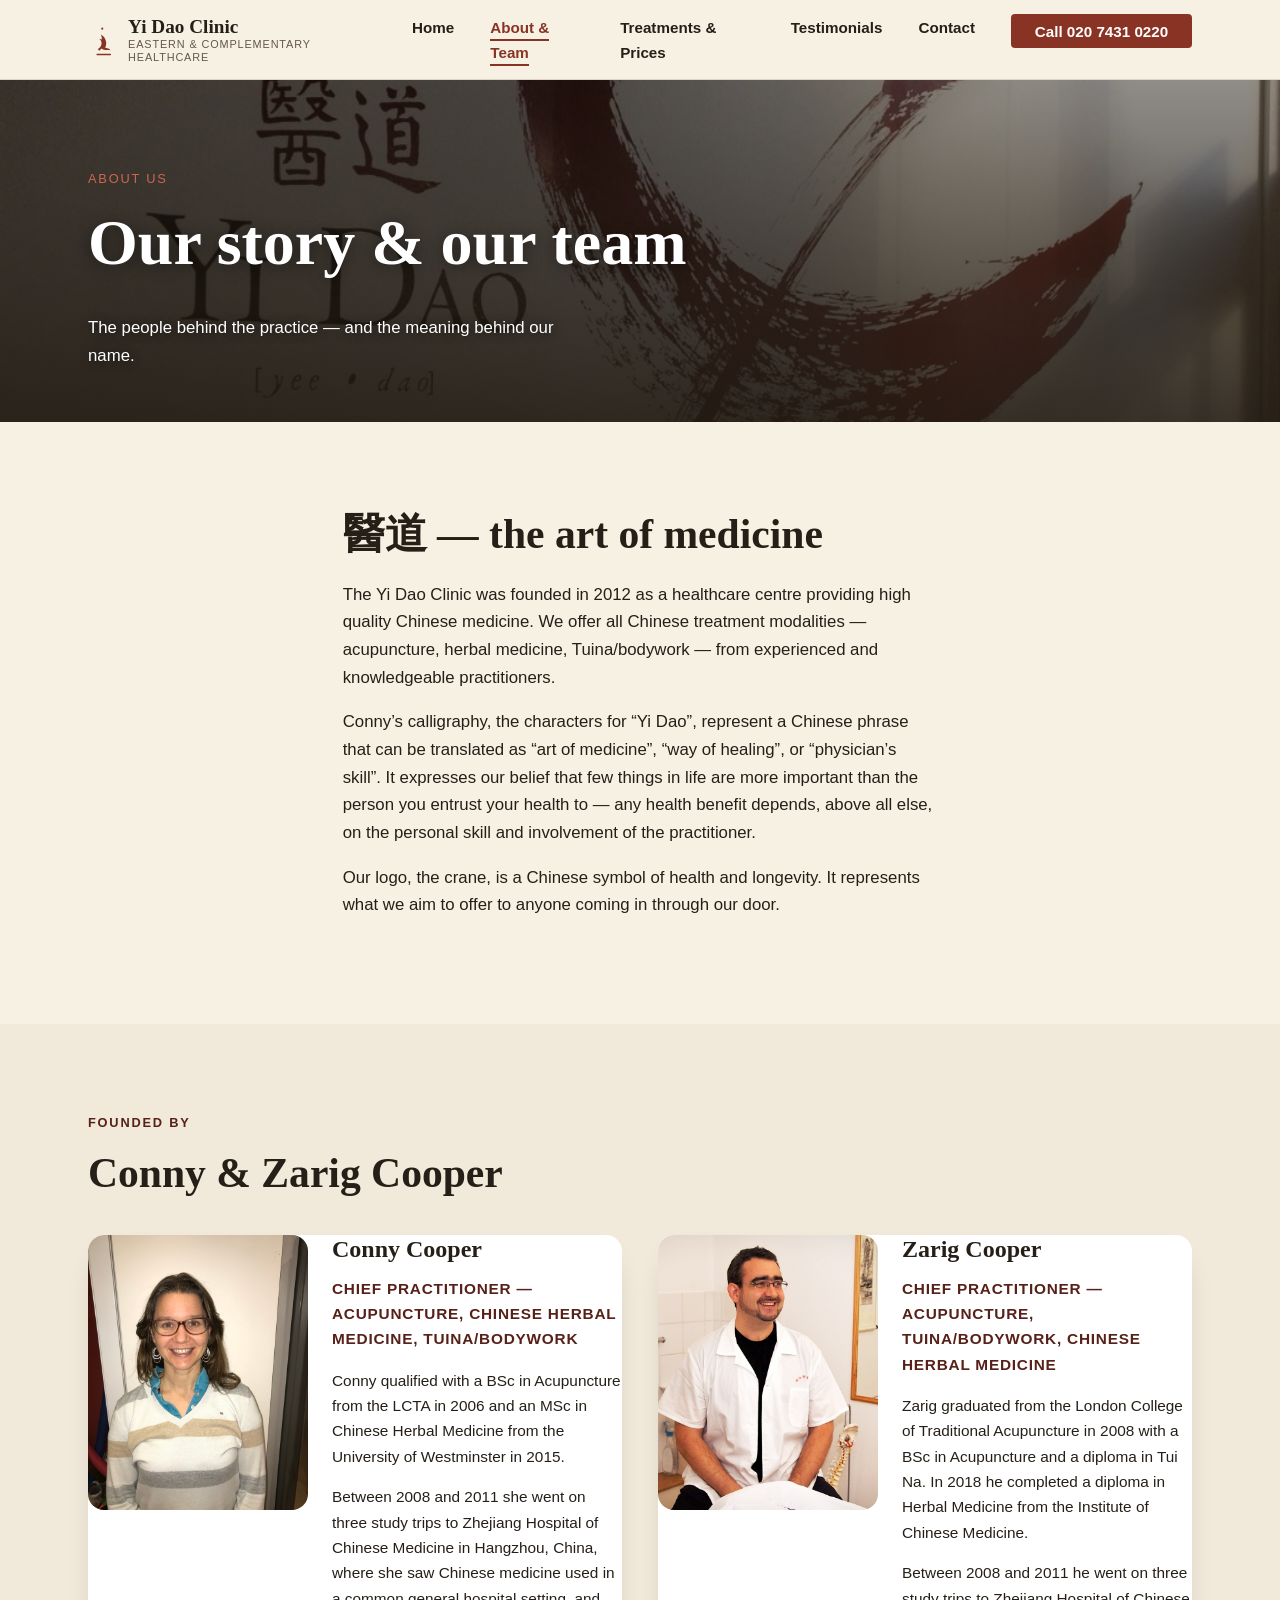
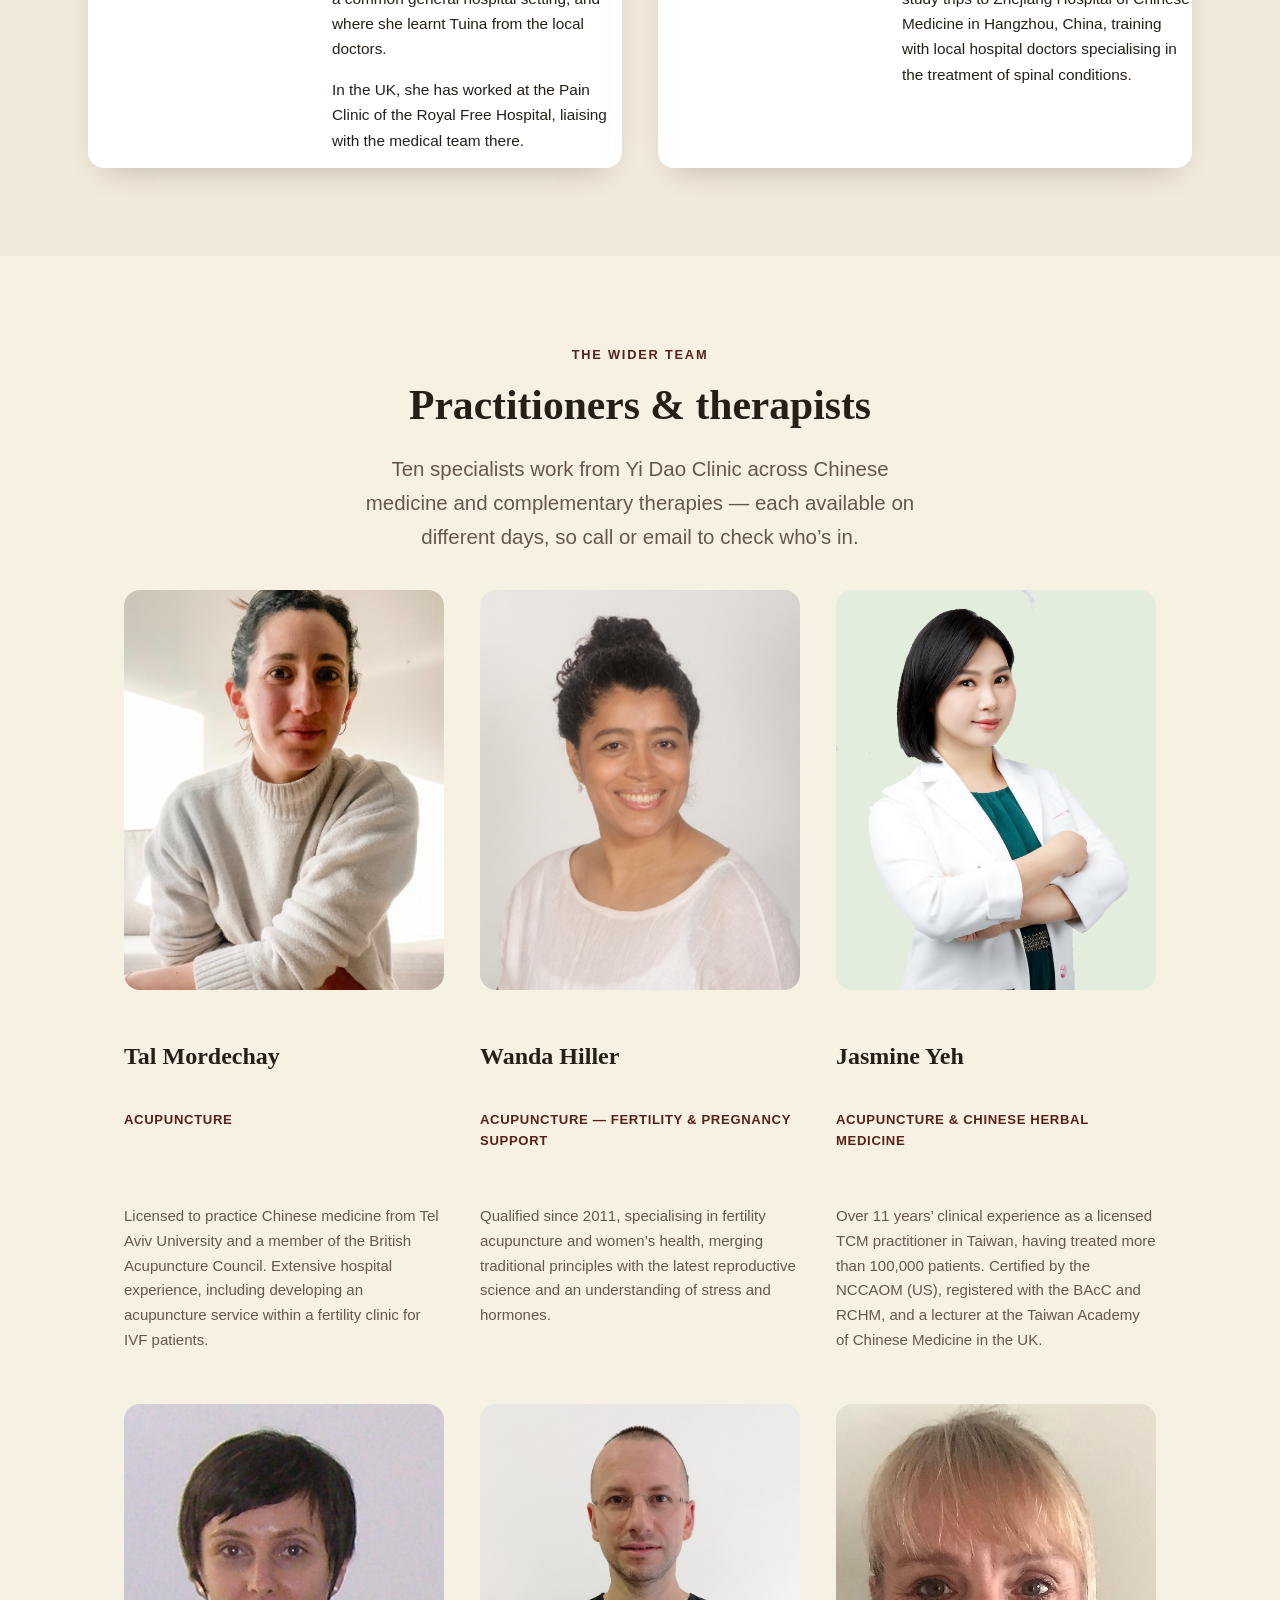
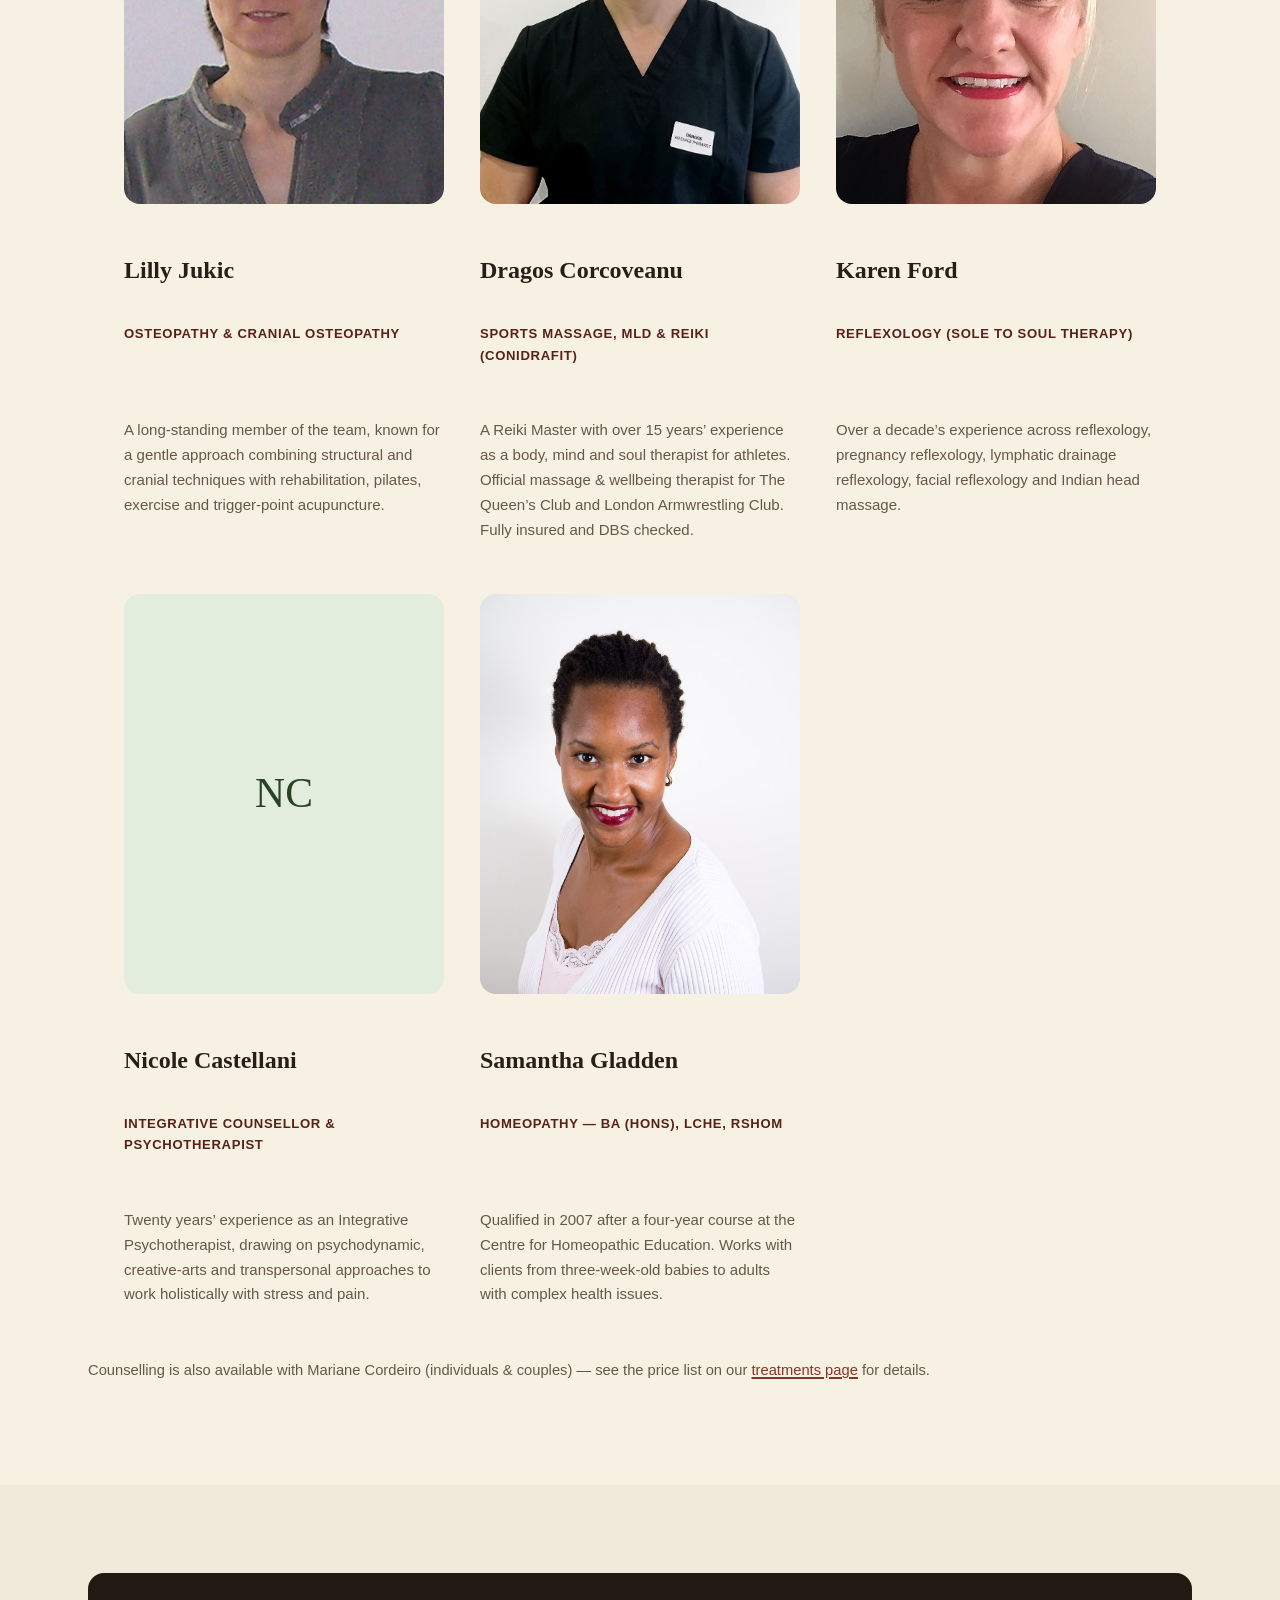
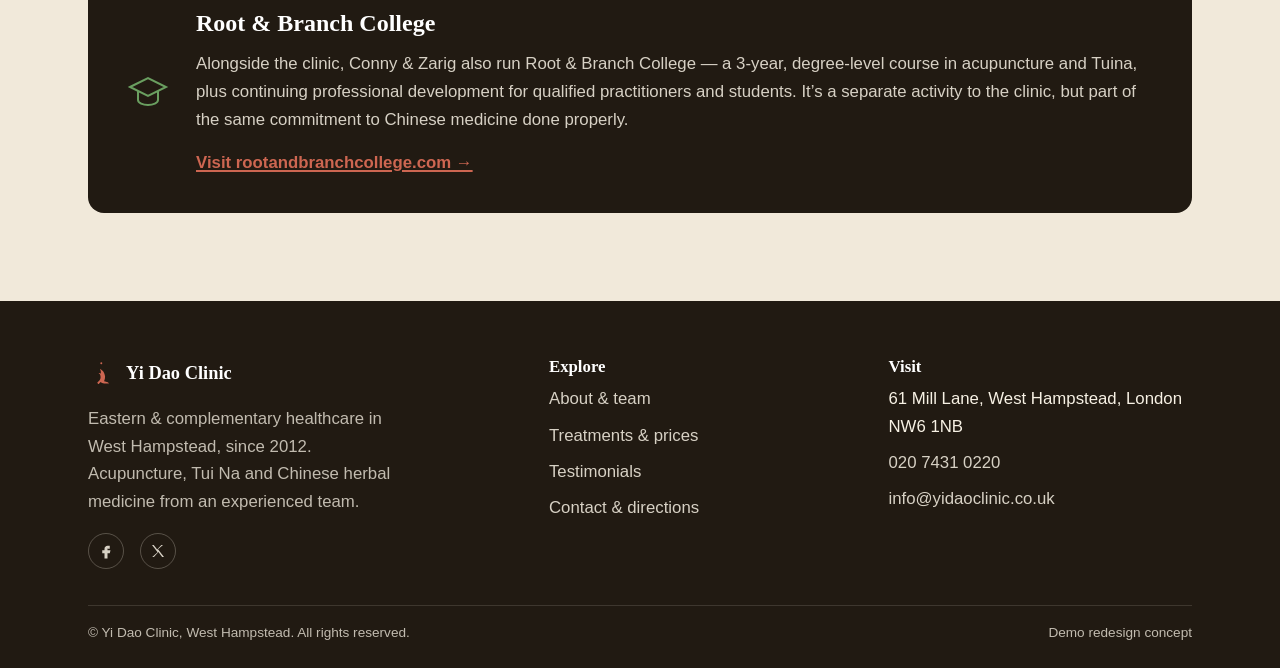
==== about.html @ 1594c981 "Initial build: Yi Dao Clinic demo redesign Fully custom static site (plain HTML/CSS/JS, no framework" ====
<!DOCTYPE html>
<html lang="en" class="no-js">
<head>
<meta charset="UTF-8">
<meta name="viewport" content="width=device-width, initial-scale=1">
<title>About &amp; Team | Yi Dao Clinic, West Hampstead NW6</title>
<meta name="description" content="Meet the founders and full team at Yi Dao Clinic: Conny &amp; Zarig Cooper plus practitioners in acupuncture, osteopathy, massage, reflexology, homeopathy and counselling.">
<meta name="theme-color" content="#211A12">
<link rel="icon" type="image/svg+xml" href="assets/img/favicon.svg">
<link rel="canonical" href="about.html">
<link rel="stylesheet" href="assets/css/tokens.css">
<link rel="stylesheet" href="assets/css/main.css">
</head>
<body>
<a class="skip-link" href="#main">Skip to content</a>
<div class="scroll-progress" aria-hidden="true"><div class="scroll-progress__fill"></div></div>

<header class="site-header">
  <div class="container nav">
    <a class="nav__brand" href="index.html">
      <svg class="nav__brand-mark-svg" viewBox="0 0 40 46" fill="currentColor" aria-hidden="true">
        <path d="M30 40c0-2 -1-4 -3-4l-4-1c1-3 2-6 1-9 -1-4 -3-7 -7-9 1 2 2 5 1 7 -1-1 -2-1 -3-1 2 1 3 3 3 6 0 2 -1 4 -2 5l-2 2c-1 1 -1 1 0 2 1 1 1 1 2 0l2-2c1 1 3 2 5 2h7z"/>
        <circle cx="19" cy="9" r="1.4"/>
        <path d="M12 44h18" stroke="currentColor" stroke-width="1.8" stroke-linecap="round" fill="none"/>
      </svg>
      <span class="nav__brand-text">
        <span class="nav__brand-name">Yi Dao Clinic</span>
        <span class="nav__brand-sub">Eastern &amp; Complementary Healthcare</span>
      </span>
    </a>
    <button class="nav__toggle" aria-expanded="false" aria-controls="primary-nav" aria-label="Toggle menu">
      <span class="nav__toggle-icon"></span>
    </button>
    <ul class="nav__menu" id="primary-nav">
      <li><a href="index.html">Home</a></li>
      <li><a href="about.html" aria-current="page">About &amp; Team</a></li>
      <li><a href="treatments.html">Treatments &amp; Prices</a></li>
      <li><a href="testimonials.html">Testimonials</a></li>
      <li><a href="contact.html">Contact</a></li>
      <li class="nav__cta"><a class="btn btn--primary" href="tel:+442074310220">Call 020 7431 0220</a></li>
    </ul>
  </div>
</header>

<main id="main">

  <section class="page-banner">
    <div class="page-banner__media"><img src="assets/img/photo-2.jpg" width="1035" height="987" alt="Hand-painted Yi Dao calligraphy and red crane brushstroke on the clinic wall"></div>
    <div class="page-banner__scrim"></div>
    <div class="container page-banner__content">
      <span class="hero__eyebrow">About us</span>
      <h1>Our story &amp; our team</h1>
      <p>The people behind the practice &mdash; and the meaning behind our name.</p>
    </div>
  </section>

  <section class="section">
    <div class="container" style="max-width: 74ch;" data-reveal>
      <h2>醫道 &mdash; the art of medicine</h2>
      <p>The Yi Dao Clinic was founded in 2012 as a healthcare centre providing high quality Chinese medicine. We offer all Chinese treatment modalities &mdash; acupuncture, herbal medicine, Tuina/bodywork &mdash; from experienced and knowledgeable practitioners.</p>
      <p>Conny&rsquo;s calligraphy, the characters for &ldquo;Yi Dao&rdquo;, represent a Chinese phrase that can be translated as &ldquo;art of medicine&rdquo;, &ldquo;way of healing&rdquo;, or &ldquo;physician&rsquo;s skill&rdquo;. It expresses our belief that few things in life are more important than the person you entrust your health to &mdash; any health benefit depends, above all else, on the personal skill and involvement of the practitioner.</p>
      <p>Our logo, the crane, is a Chinese symbol of health and longevity. It represents what we aim to offer to anyone coming in through our door.</p>
    </div>
  </section>

  <section class="section section--alt">
    <div class="container">
      <div class="section-head" data-reveal>
        <span class="eyebrow">Founded by</span>
        <h2>Conny &amp; Zarig Cooper</h2>
      </div>
      <div class="founder-grid" data-reveal>
        <div class="founder-card card">
          <div class="founder-card__photo card__lift"><img src="assets/img/ConnyPicture.jpg" width="675" height="900" alt="Conny Cooper, chief practitioner and co-founder of Yi Dao Clinic" loading="lazy"></div>
          <div class="founder-card__bio">
            <h3>Conny Cooper</h3>
            <p class="founder-card__role">Chief Practitioner &mdash; Acupuncture, Chinese Herbal Medicine, Tuina/Bodywork</p>
            <p>Conny qualified with a BSc in Acupuncture from the LCTA in 2006 and an MSc in Chinese Herbal Medicine from the University of Westminster in 2015.</p>
            <p>Between 2008 and 2011 she went on three study trips to Zhejiang Hospital of Chinese Medicine in Hangzhou, China, where she saw Chinese medicine used in a common general hospital setting, and where she learnt Tuina from the local doctors.</p>
            <p>In the UK, she has worked at the Pain Clinic of the Royal Free Hospital, liaising with the medical team there.</p>
          </div>
        </div>
        <div class="founder-card card">
          <div class="founder-card__photo card__lift"><img src="assets/img/Z.jpeg" width="1280" height="854" alt="Zarig Cooper, chief practitioner and co-founder of Yi Dao Clinic, in a treatment room" loading="lazy"></div>
          <div class="founder-card__bio">
            <h3>Zarig Cooper</h3>
            <p class="founder-card__role">Chief Practitioner &mdash; Acupuncture, Tuina/Bodywork, Chinese Herbal Medicine</p>
            <p>Zarig graduated from the London College of Traditional Acupuncture in 2008 with a BSc in Acupuncture and a diploma in Tui Na. In 2018 he completed a diploma in Herbal Medicine from the Institute of Chinese Medicine.</p>
            <p>Between 2008 and 2011 he went on three study trips to Zhejiang Hospital of Chinese Medicine in Hangzhou, China, training with local hospital doctors specialising in the treatment of spinal conditions.</p>
          </div>
        </div>
      </div>
    </div>
  </section>

  <section class="section">
    <div class="container">
      <div class="section-head section-head--center" data-reveal>
        <span class="eyebrow">The wider team</span>
        <h2>Practitioners &amp; therapists</h2>
        <p class="lead">Ten specialists work from Yi Dao Clinic across Chinese medicine and complementary therapies &mdash; each available on different days, so call or email to check who&rsquo;s in.</p>
      </div>

      <div class="team-grid" data-reveal>
        <div class="team-card">
          <div class="team-card__photo"><img src="assets/img/TalPic.jpg" width="939" height="944" alt="Tal Mordechay, acupuncturist at Yi Dao Clinic" loading="lazy"></div>
          <h3 class="team-card__name">Tal Mordechay</h3>
          <p class="team-card__role">Acupuncture</p>
          <p class="team-card__bio">Licensed to practice Chinese medicine from Tel Aviv University and a member of the British Acupuncture Council. Extensive hospital experience, including developing an acupuncture service within a fertility clinic for IVF patients.</p>
        </div>
        <div class="team-card">
          <div class="team-card__photo"><img src="assets/img/Wanda.jpg" width="720" height="900" alt="Wanda Hiller, acupuncturist at Yi Dao Clinic specialising in fertility and pregnancy support" loading="lazy"></div>
          <h3 class="team-card__name">Wanda Hiller</h3>
          <p class="team-card__role">Acupuncture &mdash; Fertility &amp; Pregnancy Support</p>
          <p class="team-card__bio">Qualified since 2011, specialising in fertility acupuncture and women&rsquo;s health, merging traditional principles with the latest reproductive science and an understanding of stress and hormones.</p>
        </div>
        <div class="team-card">
          <div class="team-card__photo"><img src="assets/img/JasmineYeh.png" width="600" height="900" alt="Jasmine Yeh, acupuncturist and Chinese herbal medicine practitioner at Yi Dao Clinic" loading="lazy"></div>
          <h3 class="team-card__name">Jasmine Yeh</h3>
          <p class="team-card__role">Acupuncture &amp; Chinese Herbal Medicine</p>
          <p class="team-card__bio">Over 11 years&rsquo; clinical experience as a licensed TCM practitioner in Taiwan, having treated more than 100,000 patients. Certified by the NCCAOM (US), registered with the BAcC and RCHM, and a lecturer at the Taiwan Academy of Chinese Medicine in the UK.</p>
        </div>
        <div class="team-card">
          <div class="team-card__photo"><img src="assets/img/Lilly-jukic.jpg" width="443" height="574" alt="Lilly Jukic, osteopath at Yi Dao Clinic" loading="lazy"></div>
          <h3 class="team-card__name">Lilly Jukic</h3>
          <p class="team-card__role">Osteopathy &amp; Cranial Osteopathy</p>
          <p class="team-card__bio">A long-standing member of the team, known for a gentle approach combining structural and cranial techniques with rehabilitation, pilates, exercise and trigger-point acupuncture.</p>
        </div>
        <div class="team-card">
          <div class="team-card__photo"><img src="assets/img/DragosPic2.jpg" width="1021" height="1111" alt="Dragos Corcoveanu, massage therapist at Yi Dao Clinic" loading="lazy"></div>
          <h3 class="team-card__name">Dragos Corcoveanu</h3>
          <p class="team-card__role">Sports Massage, MLD &amp; Reiki (ConidraFIT)</p>
          <p class="team-card__bio">A Reiki Master with over 15 years&rsquo; experience as a body, mind and soul therapist for athletes. Official massage &amp; wellbeing therapist for The Queen&rsquo;s Club and London Armwrestling Club. Fully insured and DBS checked.</p>
        </div>
        <div class="team-card">
          <div class="team-card__photo"><img src="assets/img/KarenFord.jpg" width="568" height="884" alt="Karen Ford, reflexologist at Yi Dao Clinic" loading="lazy"></div>
          <h3 class="team-card__name">Karen Ford</h3>
          <p class="team-card__role">Reflexology (Sole to Soul Therapy)</p>
          <p class="team-card__bio">Over a decade&rsquo;s experience across reflexology, pregnancy reflexology, lymphatic drainage reflexology, facial reflexology and Indian head massage.</p>
        </div>
        <div class="team-card">
          <div class="team-card__photo team-card__photo--initials" aria-hidden="true">NC</div>
          <h3 class="team-card__name">Nicole Castellani</h3>
          <p class="team-card__role">Integrative Counsellor &amp; Psychotherapist</p>
          <p class="team-card__bio">Twenty years&rsquo; experience as an Integrative Psychotherapist, drawing on psychodynamic, creative-arts and transpersonal approaches to work holistically with stress and pain.</p>
        </div>
        <div class="team-card">
          <div class="team-card__photo"><img src="assets/img/Sam-Gladden.jpg" width="600" height="900" alt="Samantha Gladden, homeopath at Yi Dao Clinic" loading="lazy"></div>
          <h3 class="team-card__name">Samantha Gladden</h3>
          <p class="team-card__role">Homeopathy &mdash; BA (Hons), LCHE, RSHom</p>
          <p class="team-card__bio">Qualified in 2007 after a four-year course at the Centre for Homeopathic Education. Works with clients from three-week-old babies to adults with complex health issues.</p>
        </div>
      </div>
      <p style="margin-top: var(--space-4); color: var(--color-ink-soft); font-size: 0.92rem;" data-reveal>Counselling is also available with Mariane Cordeiro (individuals &amp; couples) &mdash; see the price list on our <a href="treatments.html#complementary">treatments page</a> for details.</p>
    </div>
  </section>

  <section class="section section--alt">
    <div class="container">
      <div class="callout" data-reveal>
        <svg class="callout__icon" viewBox="0 0 48 48" fill="none" stroke="currentColor" stroke-width="2" aria-hidden="true"><path d="M6 18l18-9 18 9-18 9-18-9Z"/><path d="M14 22v9c0 3 5 5 10 5s10-2 10-5v-9"/></svg>
        <div>
          <h3>Root &amp; Branch College</h3>
          <p>Alongside the clinic, Conny &amp; Zarig also run Root &amp; Branch College &mdash; a 3-year, degree-level course in acupuncture and Tuina, plus continuing professional development for qualified practitioners and students. It&rsquo;s a separate activity to the clinic, but part of the same commitment to Chinese medicine done properly.</p>
          <a href="https://rootandbranchcollege.com" target="_blank" rel="noopener">Visit rootandbranchcollege.com &rarr;</a>
        </div>
      </div>
    </div>
  </section>

</main>

<footer class="site-footer">
  <div class="container">
    <div class="footer-grid">
      <div>
        <div class="footer-brand">
          <svg viewBox="0 0 40 46" fill="currentColor" aria-hidden="true"><path d="M30 40c0-2 -1-4 -3-4l-4-1c1-3 2-6 1-9 -1-4 -3-7 -7-9 1 2 2 5 1 7 -1-1 -2-1 -3-1 2 1 3 3 3 6 0 2 -1 4 -2 5l-2 2c-1 1 -1 1 0 2 1 1 1 1 2 0l2-2c1 1 3 2 5 2h7z"/><circle cx="19" cy="9" r="1.4"/></svg>
          <span>Yi Dao Clinic</span>
        </div>
        <p class="footer-tagline">Eastern &amp; complementary healthcare in West Hampstead, since 2012. Acupuncture, Tui Na and Chinese herbal medicine from an experienced team.</p>
        <div class="footer-social">
          <a href="https://www.facebook.com/YiDaoClinic" target="_blank" rel="noopener" aria-label="Yi Dao Clinic on Facebook"><svg viewBox="0 0 24 24" fill="currentColor" aria-hidden="true"><path d="M14 9h3V5h-3c-2.2 0-4 1.8-4 4v2H7v4h3v7h4v-7h3l1-4h-4V9c0-.6.4-1 1-1Z"/></svg></a>
          <a href="https://twitter.com/YiDaoClinic" target="_blank" rel="noopener" aria-label="Yi Dao Clinic on Twitter/X"><svg viewBox="0 0 24 24" fill="currentColor" aria-hidden="true"><path d="M4 4l7.5 9.7L4.3 20H6.6l6-6.6 4.9 6.6H20l-8-10.3L18.7 4h-2.3l-5.5 6-4.6-6H4Z"/></svg></a>
        </div>
      </div>
      <div>
        <h3>Explore</h3>
        <ul>
          <li><a href="about.html">About &amp; team</a></li>
          <li><a href="treatments.html">Treatments &amp; prices</a></li>
          <li><a href="testimonials.html">Testimonials</a></li>
          <li><a href="contact.html">Contact &amp; directions</a></li>
        </ul>
      </div>
      <div>
        <h3>Visit</h3>
        <ul>
          <li>61 Mill Lane, West Hampstead, London NW6 1NB</li>
          <li><a href="tel:+442074310220">020 7431 0220</a></li>
          <li><a href="mailto:info@yidaoclinic.co.uk">info@yidaoclinic.co.uk</a></li>
        </ul>
      </div>
    </div>
    <div class="footer-bottom">
      <span>&copy; Yi Dao Clinic, West Hampstead. All rights reserved.</span>
      <span>Demo redesign concept</span>
    </div>
  </div>
</footer>

<script src="assets/js/main.js"></script>
</body>
</html>
---- assets/css/tokens.css ----
/* ==========================================================================
   Design tokens — Yi Dao Clinic, West Hampstead NW6
   Palette: "ink and cinnabar" — a near-black warm ink as the base voice, a
   deep cinnabar-seal red as the primary accent (drawn straight from the
   clinic's own wall calligraphy — the brushstroke "Yi Dao" chop is painted
   in exactly this family of red), and a muted jade/pine green as the
   secondary accent (the clinic's own crane logo is described in their real
   copy as "a Chinese symbol of health and longevity" — jade is the natural
   partner colour, not invented for this build). Warm rice-paper cream
   ties it together.

   Distinct from every other project in this portfolio, checked by hue
   against every --color-* token already in use across the workspace:
   - Reds/oranges 0–20° are crowded (je-sports-therapy orange #E4572E h14,
     flc-french vermillion #C4472B h11, osprey-clinic coral #C96F4A h17,
     wilhelminas terracotta #B15A3E h15, beauty-aesthetics rose h8). This
     build's cinnabar (#893324, h9) sits in the same family — thematically
     unavoidable, it is the clinic's actual logo colour — but is pushed
     much darker and less saturated (L .34 vs the .47–.58 of the others),
     reading as an aged ink-seal red rather than a bright orange-red. No
     other project combines it with jade.
   - Green 74–165° is also well covered (igophysio citron h76, casa-dei-
     bambini moss h94, nw3-chiropractic sage h129, lamats bottle h152,
     rowberry verdigris h159, osprey juniper h162). This build's jade sits
     at h112 — the one clear gap in that whole band — and is greyer/more
     muted than citron or moss, reading as jade stone rather than foliage.
   - No brass/gold accent is used at all (already heavily used by
     michael-kendrick-architects, lamats-vintage, stitches-tailoring,
     reichs-caterers, dental-perfection, beauty-aesthetics, london-
     chiropody, womens-acupuncture-clinic) — this build deliberately stays
     a clean two-accent system (cinnabar + jade) rather than adding a third
     warm metallic that would blur into that crowd.

   Contrast notes (computed against WCAG AA — 4.5:1 body text / 3:1 large
   text & UI — via the relative-luminance formula, not eyeballed):
   - --color-ink (#251F18) passes AA at every size on paper (14.49:1) and
     white surface (16.31:1).
   - --color-ink-soft (#655849) passes AA body text on paper (6.13:1) and
     white surface (6.90:1).
   - --color-cinnabar (#893324) passes AA body text on paper (7.28:1) and
     white surface (8.19:1) — safe for headings, links, buttons on light.
   - --color-cinnabar-deep (#572119) is even safer (11.40:1 on paper) —
     used for hover/pressed states and text-on-cinnabar-pale chips.
   - --color-cinnabar-light (#CD6651) is DECORATIVE / LARGE-GRAPHIC ONLY on
     --color-ink-deep — only 4.60:1 there, fine for large text/icons but
     not small body copy.
   - --color-jade (#3D6237) passes AA body text on paper (6.22:1) and
     white surface (7.00:1).
   - --color-jade-deep (#274224) is the extra-safe variant (9.87:1 on
     paper) for small text or dark chips.
   - --color-jade-light (#6A9F60) is the dark-surface counterpart — 5.52:1
     on --color-ink-deep, safe for small text/links on dark sections.
   ========================================================================== */

:root {
  /* ---- Colors: core ---- */
  --color-cinnabar: #893324;       /* primary accent — the clinic's own wall-calligraphy red */
  --color-cinnabar-deep: #572119;  /* hover/pressed, text-safe on any light surface */
  --color-cinnabar-light: #CD6651; /* decorative/large-graphic only on ink-deep — see note above */
  --color-cinnabar-pale: #F4DED7;  /* pale tint for chips/backgrounds — not for text */
  --color-jade: #3D6237;           /* secondary accent — jade, the crane's symbolic colour */
  --color-jade-deep: #274224;      /* extra-safe jade for small text on light backgrounds */
  --color-jade-light: #6A9F60;     /* dark-surface counterpart, safe on ink-deep */
  --color-jade-pale: #E3EDDE;      /* pale jade tint for chips/backgrounds — not for text */

  /* ---- Colors: neutrals ---- */
  --color-paper: #F7F1E4;          /* page background — warm rice-paper cream */
  --color-paper-dim: #F1E9DA;      /* secondary panel background */
  --color-surface: #FFFFFF;        /* card surface */
  --color-ink: #251F18;            /* body text — warm near-black ink */
  --color-ink-soft: #655849;       /* secondary text */
  --color-ink-deep: #211A12;       /* dark sections — hero scrim, footer */
  --color-line: #DFD4C3;           /* hairline borders — decorative only */
  --color-line-strong: #CEBCA1;
  --color-white: #FFFFFF;

  /* Computed hover-fill, derived live from --color-cinnabar rather than a
     separate hand-maintained token. */
  --hover-fill: color-mix(in oklch, var(--color-cinnabar) 78%, black);

  /* Semantic aliases */
  --color-bg: var(--color-paper);
  --color-text: var(--color-ink);
  --color-text-soft: var(--color-ink-soft);
  --color-primary: var(--color-cinnabar);
  --color-accent: var(--color-jade);
  --color-accent-2: var(--color-jade-deep);

  /* ---- Typography ----
     No CDN/webfont dependency (GitHub Pages, no build step): system-font
     stacks only. Display face leads with the CJK "Song"/Mincho serif
     families present on Mac/Windows/iOS — a genuine brush-serif register
     fitting for a clinic whose own wall art is Chinese calligraphy —
     falling back gracefully to a Western old-style serif elsewhere. */
  --font-display: "Songti SC", "STSong", "Hiragino Mincho ProN", "Yu Mincho", "Iowan Old Style", Georgia, "Times New Roman", serif;
  --font-body: -apple-system, BlinkMacSystemFont, "Segoe UI", Roboto, "Helvetica Neue", Arial, sans-serif;
  --font-sans: -apple-system, BlinkMacSystemFont, "Segoe UI", Roboto, "Helvetica Neue", Arial, sans-serif;

  --fs-h1: clamp(2.3rem, 4vw + 1rem, 4rem);
  --fs-h2: clamp(1.8rem, 2.4vw + 1rem, 2.6rem);
  --fs-h3: clamp(1.2rem, 1.1vw + 1rem, 1.5rem);
  --fs-lead: clamp(1.08rem, 0.7vw + 0.9rem, 1.28rem);
  --fs-body: 1.05rem;
  --fs-small: 0.875rem;
  --fs-eyebrow: 0.8rem;

  --lh-tight: 1.2;
  --lh-body: 1.65;

  /* ---- Spacing scale ---- */
  --space-1: 0.5rem;
  --space-2: 1rem;
  --space-3: 1.5rem;
  --space-4: 2.25rem;
  --space-5: 3.5rem;
  --space-6: 5.5rem;
  --space-7: 8rem;

  /* ---- Layout ---- */
  --container-width: 1200px;
  --container-pad: clamp(1.25rem, 4vw, 3rem);
  --radius-sm: 4px;
  --radius-md: 8px;
  --radius-lg: 16px;

  /* ---- Shadows (warm ink-toned) ---- */
  --shadow-card: 0 14px 32px -18px rgba(33, 26, 18, 0.32);
  --shadow-card-hover: 0 22px 44px -16px rgba(33, 26, 18, 0.4);
  --shadow-soft: 0 8px 20px -12px rgba(33, 26, 18, 0.22);

  /* ---- Motion ---- */
  --ease-out: cubic-bezier(0.22, 1, 0.36, 1);
  --ease-key: cubic-bezier(0.16, 0.84, 0.44, 1);
  --dur-fast: 220ms;
  --dur-med: 550ms;
  --dur-slow: 1100ms;

  /* Breakpoints (reference only, used in comments): 640 / 900 / 1200 */
}
---- assets/css/main.css ----
/* ==========================================================================
   Yi Dao Clinic — shared stylesheet
   Structure: reset, header/nav, buttons, hero, generic section rhythm,
   card grids (treatments, team — subgrid-aligned rows), gallery +
   native <dialog> lightbox, price tables (tabular-nums), FAQ
   (details/summary), footer, scroll-reveal, responsive rules.
   Page-specific one-off rules live inline in each page's <style> block.
   ========================================================================== */

/* ---- View transitions: native crossfade between pages ---- */
@view-transition {
  navigation: auto;
}

/* ---- Reset ---- */
*, *::before, *::after { box-sizing: border-box; }
html { scroll-behavior: smooth; }
@media (prefers-reduced-motion: reduce) {
  html { scroll-behavior: auto; }
  *, *::before, *::after {
    animation-duration: 0.001ms !important;
    animation-iteration-count: 1 !important;
    transition-duration: 0.001ms !important;
    scroll-behavior: auto !important;
  }
}
body {
  margin: 0;
  background: var(--color-bg);
  color: var(--color-text);
  font-family: var(--font-body);
  font-size: var(--fs-body);
  line-height: var(--lh-body);
  -webkit-font-smoothing: antialiased;
}
img { max-width: 100%; display: block; }
a { color: var(--color-primary); text-decoration-thickness: 1.5px; text-underline-offset: 2px; }
h1, h2, h3, h4 {
  font-family: var(--font-display);
  line-height: var(--lh-tight);
  margin: 0 0 0.5em;
  font-weight: 700;
}
h1 { font-size: var(--fs-h1); }
h2 { font-size: var(--fs-h2); }
h3 { font-size: var(--fs-h3); }
p { margin: 0 0 1em; }
.container {
  max-width: var(--container-width);
  margin-inline: auto;
  padding-inline: var(--container-pad);
}
.skip-link {
  position: absolute;
  left: -999px;
  top: 0;
  background: var(--color-ink-deep);
  color: var(--color-white);
  padding: 0.75em 1.25em;
  z-index: 200;
  border-radius: 0 0 var(--radius-sm) 0;
}
.skip-link:focus { left: 0; }

/* Any internally-scrolling element gets a thin, brand-tinted scrollbar */
.nav__menu, .table-scroll, .dialog-body {
  scrollbar-width: thin;
  scrollbar-color: var(--color-cinnabar) transparent;
}

/* ---- Scroll progress line ---- */
.scroll-progress {
  position: fixed;
  left: 0;
  top: 0;
  width: 3px;
  height: 100vh;
  z-index: 90;
  pointer-events: none;
}
.scroll-progress__fill {
  width: 100%;
  height: var(--progress, 0%);
  background: linear-gradient(in oklch to bottom, var(--color-cinnabar), var(--color-jade));
}

/* ---- Header / nav ---- */
.site-header {
  position: sticky;
  top: 0;
  z-index: 100;
  background: color-mix(in srgb, var(--color-paper) 92%, transparent);
  backdrop-filter: blur(8px);
  border-bottom: 1px solid var(--color-line);
}
.nav {
  display: flex;
  align-items: center;
  justify-content: space-between;
  gap: var(--space-3);
  padding-block: 0.9rem;
}
.nav__brand {
  display: flex;
  align-items: center;
  gap: 0.6em;
  text-decoration: none;
  color: var(--color-ink);
}
.nav__brand-mark-svg { width: 30px; height: 34px; color: var(--color-cinnabar); flex-shrink: 0; }
.nav__brand-text { display: flex; flex-direction: column; line-height: 1.15; }
.nav__brand-name { font-family: var(--font-display); font-weight: 700; font-size: 1.2rem; }
.nav__brand-sub { font-family: var(--font-sans); font-size: 0.68rem; letter-spacing: 0.08em; text-transform: uppercase; color: var(--color-ink-soft); }
.nav__menu {
  display: flex;
  gap: var(--space-4);
  list-style: none;
  margin: 0;
  padding: 0;
  font-family: var(--font-sans);
  font-weight: 600;
  font-size: 0.95rem;
}
.nav__menu a { color: var(--color-ink); text-decoration: none; padding-block: 0.25em; border-bottom: 2px solid transparent; }
.nav__menu a:hover, .nav__menu a[aria-current="page"] { color: var(--color-cinnabar); border-color: var(--color-cinnabar); }
.nav__cta { white-space: nowrap; }
/* .nav__menu a's element+class selector outranks .btn--primary's single
   class, so without this the CTA silently inherited dark ink text on its
   own cinnabar-red fill (1.99:1 — fails AA and is genuinely hard to read).
   Scope an override at higher specificity to restore the intended white. */
.nav__menu li.nav__cta a.btn--primary { color: var(--color-white); border-bottom: none; }
.nav__toggle {
  display: none;
  background: none;
  border: none;
  width: 42px;
  height: 42px;
  position: relative;
  cursor: pointer;
}
.nav__toggle-icon, .nav__toggle-icon::before, .nav__toggle-icon::after {
  position: absolute;
  left: 9px;
  right: 9px;
  height: 2px;
  background: var(--color-ink);
  transition: transform var(--dur-fast) var(--ease-out), opacity var(--dur-fast);
}
.nav__toggle-icon { top: 20px; }
.nav__toggle-icon::before { content: ""; top: -8px; }
.nav__toggle-icon::after { content: ""; top: 8px; }
.nav__toggle[aria-expanded="true"] .nav__toggle-icon { background: transparent; }
.nav__toggle[aria-expanded="true"] .nav__toggle-icon::before { transform: translateY(8px) rotate(45deg); }
.nav__toggle[aria-expanded="true"] .nav__toggle-icon::after { transform: translateY(-8px) rotate(-45deg); }

@media (max-width: 900px) {
  .nav__toggle { display: block; }
  .nav__menu {
    position: absolute;
    inset: 100% 0 auto 0;
    background: var(--color-paper);
    flex-direction: column;
    gap: 0;
    padding: var(--space-2) var(--container-pad) var(--space-3);
    border-bottom: 1px solid var(--color-line);
    display: none;
    max-height: 75vh;
    overflow-y: auto;
  }
  .nav__menu[data-open="true"] { display: flex; }
  .nav__menu a { display: block; padding-block: 0.7em; border-bottom: 1px solid var(--color-line); }
  .nav__cta { display: none; }
}

/* ---- Buttons ---- */
.btn {
  display: inline-flex;
  align-items: center;
  gap: 0.5em;
  font-family: var(--font-sans);
  font-weight: 700;
  font-size: 0.95rem;
  padding: 0.85em 1.5em;
  border-radius: var(--radius-sm);
  border: 1.5px solid transparent;
  cursor: pointer;
  text-decoration: none;
  transition: background var(--dur-fast) var(--ease-out), color var(--dur-fast), border-color var(--dur-fast), transform var(--dur-fast);
}
.btn--primary { background: var(--color-cinnabar); color: var(--color-white); }
.btn--primary:hover { background: var(--hover-fill); }
.btn--outline { background: transparent; border-color: currentColor; color: var(--color-ink); }
.btn--outline:hover { background: var(--color-ink); color: var(--color-white); border-color: var(--color-ink); }
.btn--on-dark { border-color: var(--color-white); color: var(--color-white); }
.btn--on-dark:hover { background: var(--color-white); color: var(--color-ink-deep); }
.btn--magnetic { will-change: transform; }

/* ---- Hero ---- */
.hero {
  position: relative;
  min-height: min(86vh, 780px);
  display: flex;
  align-items: flex-end;
  color: var(--color-white);
  overflow: hidden;
}
.hero__media { position: absolute; inset: 0; z-index: -2; }
.hero__media img { width: 100%; height: 100%; object-fit: cover; object-position: center 30%; }
.hero__scrim {
  position: absolute;
  inset: 0;
  z-index: -1;
  background: linear-gradient(in oklch to top, rgba(33,26,18,0.92), rgba(33,26,18,0.55) 55%, rgba(33,26,18,0.25));
}
.hero__content { padding-block: var(--space-6) var(--space-5); max-width: 44rem; }
.hero__eyebrow {
  font-family: var(--font-sans);
  text-transform: uppercase;
  letter-spacing: 0.14em;
  font-size: var(--fs-eyebrow);
  color: var(--color-cinnabar-light);
  margin-bottom: var(--space-2);
  display: block;
}
.hero__content h1 { text-shadow: 0 2px 18px rgba(0,0,0,0.45); }
.hero__lead { font-size: var(--fs-lead); text-shadow: 0 1px 12px rgba(0,0,0,0.5); max-width: 40ch; }
.hero__actions { display: flex; flex-wrap: wrap; gap: var(--space-2); margin-top: var(--space-3); }

.page-banner {
  position: relative;
  color: var(--color-white);
  overflow: hidden;
}
.page-banner__media { position: absolute; inset: 0; z-index: -2; }
.page-banner__media img { width: 100%; height: 100%; object-fit: cover; }
.page-banner__scrim { position: absolute; inset: 0; z-index: -1; background: linear-gradient(in oklch to top, rgba(33,26,18,0.88), rgba(33,26,18,0.5)); }
.page-banner__content { padding-block: var(--space-6) var(--space-4); }
.page-banner__content h1 { text-shadow: 0 2px 16px rgba(0,0,0,0.45); }
.page-banner__content p { text-shadow: 0 1px 10px rgba(0,0,0,0.5); max-width: 52ch; }

/* ---- Sections ---- */
.section { padding-block: var(--space-6); }
.section--alt { background: var(--color-paper-dim); }
.section--dark { background: var(--color-ink-deep); color: var(--color-paper); }
.section--dark h2, .section--dark h3 { color: var(--color-white); }
.section--dark .eyebrow { color: var(--color-cinnabar-light); }
.section-head { max-width: 60ch; margin-bottom: var(--space-4); }
.section-head--center { margin-inline: auto; text-align: center; }
.eyebrow {
  font-family: var(--font-sans);
  text-transform: uppercase;
  letter-spacing: 0.14em;
  font-size: var(--fs-eyebrow);
  color: var(--color-cinnabar-deep);
  display: block;
  margin-bottom: var(--space-2);
  font-weight: 700;
}
.lead { font-size: var(--fs-lead); color: var(--color-ink-soft); }

/* ---- Scroll reveal ---- */
[data-reveal] {
  opacity: 0;
  transform: translateY(24px);
  transition: opacity var(--dur-slow) var(--ease-out), transform var(--dur-slow) var(--ease-out);
  transition-delay: var(--reveal-delay, 0ms);
}
[data-reveal].is-visible { opacity: 1; transform: translateY(0); }
@supports (animation-timeline: view()) {
  [data-reveal-progressive] {
    opacity: 1;
    transform: none;
    animation: reveal-in linear both;
    animation-timeline: view();
    animation-range: entry 0% cover 30%;
  }
}
@keyframes reveal-in {
  from { opacity: 0; transform: translateY(24px); }
  to { opacity: 1; transform: translateY(0); }
}

/* ---- Cards: shared lift pattern (hover parent, animate a child) ---- */
.card {
  background: var(--color-surface);
  border-radius: var(--radius-lg);
  overflow: hidden;
  box-shadow: var(--shadow-card);
  transition: box-shadow var(--dur-fast) var(--ease-out);
}
.card:hover { box-shadow: var(--shadow-card-hover); }
.card__lift { transition: transform var(--dur-med) var(--ease-out); }
.card:hover .card__lift { transform: translateY(-6px); }

/* ---- Treatment pillar cards ---- */
.pillar-grid {
  display: grid;
  grid-template-columns: repeat(auto-fit, minmax(230px, 1fr));
  gap: var(--space-3);
}
@supports (grid-template-rows: subgrid) {
  .pillar-grid { grid-template-rows: repeat(4, auto); }
  .pillar-card { grid-template-rows: subgrid; grid-row: span 4; }
}
.pillar-card {
  display: grid;
  padding: var(--space-3);
  border: 1px solid var(--color-line);
  border-radius: var(--radius-lg);
  background: var(--color-surface);
  text-decoration: none;
  color: var(--color-ink);
  transition: border-color var(--dur-fast), box-shadow var(--dur-fast);
}
.pillar-card:hover { border-color: var(--color-cinnabar); box-shadow: var(--shadow-card); }
.pillar-card__icon { width: 44px; height: 44px; color: var(--color-cinnabar); margin-bottom: var(--space-2); }
.pillar-card h3 { margin-bottom: 0.35em; }
.pillar-card p { color: var(--color-ink-soft); font-size: 0.95rem; margin-bottom: var(--space-2); }
.pillar-card__link { font-family: var(--font-sans); font-weight: 700; font-size: 0.88rem; color: var(--color-cinnabar-deep); align-self: end; }

/* ---- Complementary treatment chip list ---- */
.chip-list { display: flex; flex-wrap: wrap; gap: var(--space-2); list-style: none; margin: 0; padding: 0; }
.chip-list a, .chip-list span {
  display: inline-block;
  padding: 0.55em 1.1em;
  border-radius: 999px;
  background: var(--color-jade-pale);
  color: var(--color-jade-deep);
  font-family: var(--font-sans);
  font-weight: 600;
  font-size: 0.88rem;
  text-decoration: none;
}
.chip-list a:hover { background: var(--color-jade); color: var(--color-white); }

/* ---- Team grid (subgrid-aligned rows) ---- */
.team-grid {
  display: grid;
  grid-template-columns: repeat(auto-fit, minmax(240px, 320px));
  justify-content: center;
  gap: var(--space-4);
}
@supports (grid-template-rows: subgrid) {
  .team-grid { grid-template-rows: repeat(4, auto); }
  .team-card { grid-template-rows: subgrid; grid-row: span 4; }
}
.team-card { display: grid; }
.team-card__photo {
  aspect-ratio: 4 / 5;
  height: auto;
  overflow: hidden;
  border-radius: var(--radius-lg);
  background: var(--color-jade-pale);
}
.team-card__photo img { width: 100%; height: 100%; object-fit: cover; object-position: top center; }
.team-card__photo--initials {
  display: flex;
  align-items: center;
  justify-content: center;
  font-family: var(--font-display);
  font-size: 2.6rem;
  color: var(--color-jade-deep);
  background: var(--color-jade-pale);
}
.team-card__name { margin-top: var(--space-2); margin-bottom: 0.1em; }
.team-card__role { font-family: var(--font-sans); font-weight: 700; font-size: 0.82rem; text-transform: uppercase; letter-spacing: 0.05em; color: var(--color-cinnabar-deep); margin-bottom: var(--space-2); }
.team-card__bio { font-size: 0.94rem; color: var(--color-ink-soft); }

/* Founder cards — larger, side by side */
.founder-grid { display: grid; grid-template-columns: repeat(auto-fit, minmax(320px, 1fr)); gap: var(--space-4); }
.founder-card { display: grid; grid-template-columns: minmax(160px, 220px) 1fr; gap: var(--space-3); align-items: start; }
.founder-card__photo { aspect-ratio: 4 / 5; height: auto; overflow: hidden; border-radius: var(--radius-lg); }
.founder-card__photo img { width: 100%; height: 100%; object-fit: cover; }
.founder-card__role { font-family: var(--font-sans); font-weight: 700; font-size: 0.85rem; text-transform: uppercase; letter-spacing: 0.05em; color: var(--color-cinnabar-deep); margin-bottom: var(--space-2); }
.founder-card__bio p { font-size: 0.96rem; }
@media (max-width: 560px) {
  .founder-card { grid-template-columns: 1fr; }
  .founder-card__photo { max-width: 220px; }
}

/* ---- Treatment detail sections ---- */
.treatment-block {
  display: grid;
  grid-template-columns: 1.1fr 0.9fr;
  gap: var(--space-4);
  align-items: center;
  padding-block: var(--space-5);
}
.treatment-block:nth-of-type(even) .treatment-block__media { order: 2; }
.treatment-block__media { border-radius: var(--radius-lg); overflow: hidden; }
.treatment-block__media img { width: 100%; height: auto; aspect-ratio: 4 / 3; object-fit: cover; }
.treatment-block__media--tall img { aspect-ratio: 3 / 4; }
.treatment-block__gallery { display: grid; grid-template-columns: 1fr 1fr; gap: var(--space-2); }
.treatment-block__gallery img { width: 100%; height: auto; aspect-ratio: 1 / 1; object-fit: cover; border-radius: var(--radius-md); }
.treatment-block + .treatment-block { border-top: 1px solid var(--color-line); }
@media (max-width: 780px) {
  .treatment-block, .treatment-block:nth-of-type(even) .treatment-block__media { grid-template-columns: 1fr; order: initial; }
}

/* ---- Diagram inline (small, native-resolution, never stretched) ---- */
.diagram-inline {
  max-width: 220px;
  height: auto;
  border-radius: var(--radius-md);
  border: 1px solid var(--color-line);
  float: right;
  margin: 0 0 var(--space-2) var(--space-3);
  background: var(--color-white);
  padding: var(--space-1);
}
@media (max-width: 560px) { .diagram-inline { float: none; margin-inline: auto; } }

/* ---- Info panels (who-it's-for) ---- */
.panel-grid { display: grid; grid-template-columns: repeat(auto-fit, minmax(280px, 1fr)); gap: var(--space-3); }
.panel {
  background: var(--color-surface);
  border-left: 4px solid var(--color-jade);
  border-radius: var(--radius-md);
  padding: var(--space-3);
  box-shadow: var(--shadow-soft);
}
.panel--cinnabar { border-left-color: var(--color-cinnabar); }
.panel h3 { margin-bottom: 0.4em; }
.panel p:last-child { margin-bottom: 0; }

/* ---- Stat strip ---- */
.stat-strip { display: grid; grid-template-columns: repeat(auto-fit, minmax(160px, 1fr)); gap: var(--space-3); text-align: center; }
.stat-strip__num { font-family: var(--font-display); font-size: clamp(1.8rem, 3vw, 2.6rem); color: var(--color-cinnabar-light); display: block; }
.stat-strip__label { font-family: var(--font-sans); font-size: 0.85rem; text-transform: uppercase; letter-spacing: 0.06em; color: var(--color-paper); opacity: 0.85; }

/* ---- Testimonials — :has() sibling-focus dims non-hovered cards ---- */
.testimonial-grid {
  display: grid;
  grid-template-columns: repeat(auto-fit, minmax(280px, 1fr));
  gap: var(--space-3);
}
.testimonial-grid:has(.testimonial:hover) .testimonial:not(:hover) {
  filter: blur(1.5px);
  opacity: 0.65;
}
.testimonial {
  background: var(--color-surface);
  border-radius: var(--radius-lg);
  padding: var(--space-3);
  box-shadow: var(--shadow-soft);
  transition: transform var(--dur-fast) var(--ease-out), filter var(--dur-fast), opacity var(--dur-fast);
  display: flex;
  flex-direction: column;
}
.testimonial:hover { transform: translateY(-4px); }
.testimonial__mark { font-family: var(--font-display); font-size: 2.4rem; line-height: 1; color: var(--color-cinnabar-light); }
.testimonial__quote { flex: 1; font-size: 0.98rem; }
.testimonial__attrib { font-family: var(--font-sans); font-weight: 700; font-size: 0.85rem; color: var(--color-jade-deep); }

/* ---- Price tables ---- */
.price-group { margin-bottom: var(--space-3); border: 1px solid var(--color-line); border-radius: var(--radius-md); overflow: hidden; }
.price-group summary {
  cursor: pointer;
  list-style: none;
  display: flex;
  justify-content: space-between;
  align-items: center;
  gap: var(--space-2);
  padding: var(--space-2) var(--space-3);
  background: var(--color-paper-dim);
  font-family: var(--font-display);
  font-weight: 700;
  font-size: 1.05rem;
}
.price-group summary::-webkit-details-marker { display: none; }
.price-group summary .price-group__note { font-family: var(--font-sans); font-weight: 400; font-size: 0.82rem; color: var(--color-ink-soft); }
.price-group summary::after {
  content: "+";
  font-size: 1.5rem;
  color: var(--color-cinnabar);
  flex-shrink: 0;
  transition: transform var(--dur-fast) var(--ease-out);
}
.price-group[open] summary::after { transform: rotate(45deg); }
.price-group__body { padding: var(--space-2) var(--space-3) var(--space-3); }
.price-group__body > p:first-child { color: var(--color-ink-soft); font-size: 0.92rem; }
.table-scroll { overflow-x: auto; }
.price-table {
  width: 100%;
  border-collapse: collapse;
  font-family: var(--font-sans);
  font-variant-numeric: tabular-nums;
}
.price-table th, .price-table td { text-align: left; padding: 0.65em 0.5em; border-bottom: 1px solid var(--color-line); }
.price-table th { font-size: 0.78rem; text-transform: uppercase; letter-spacing: 0.05em; color: var(--color-ink-soft); }
.price-table td:last-child, .price-table th:last-child { text-align: right; white-space: nowrap; font-weight: 700; color: var(--color-cinnabar-deep); }
.price-table tr:last-child td { border-bottom: none; }

/* ---- FAQ — native details/summary ---- */
.faq { max-width: 74ch; }
.faq details { border-bottom: 1px solid var(--color-line); padding-block: var(--space-2); }
.faq summary {
  cursor: pointer;
  font-family: var(--font-display);
  font-weight: 700;
  font-size: 1.05rem;
  list-style: none;
  display: flex;
  justify-content: space-between;
  align-items: center;
  gap: var(--space-2);
}
.faq summary::-webkit-details-marker { display: none; }
.faq summary::after {
  content: "+";
  font-family: var(--font-sans);
  font-size: 1.4rem;
  color: var(--color-cinnabar);
  flex-shrink: 0;
  transition: transform var(--dur-fast) var(--ease-out);
}
.faq details[open] summary::after { transform: rotate(45deg); }
.faq__answer { color: var(--color-ink-soft); margin-top: var(--space-2); margin-bottom: 0; }

/* ---- Gallery + native <dialog> lightbox ---- */
.gallery { display: grid; grid-template-columns: repeat(auto-fit, minmax(160px, 1fr)); gap: var(--space-2); }
.gallery__item {
  border: none;
  padding: 0;
  cursor: zoom-in;
  border-radius: var(--radius-md);
  overflow: hidden;
  aspect-ratio: 4 / 3;
  height: auto;
  background: var(--color-paper-dim);
}
.gallery__item img { width: 100%; height: 100%; object-fit: cover; transition: transform var(--dur-med) var(--ease-out); }
.gallery__item:hover img { transform: scale(1.06); }
html:has(dialog[open]) { overflow: hidden; }
.lightbox { border: none; padding: 0; max-width: min(92vw, 1000px); background: transparent; }
.lightbox::backdrop { background: rgba(20, 16, 11, 0.86); }
.lightbox__frame { position: relative; }
.lightbox img { width: 100%; height: auto; max-height: 85vh; object-fit: contain; border-radius: var(--radius-md); }
.lightbox__caption { color: var(--color-paper); font-size: 0.9rem; text-align: center; margin-top: var(--space-2); }
.lightbox__close {
  position: absolute;
  top: -14px;
  right: -14px;
  width: 38px;
  height: 38px;
  border-radius: 50%;
  border: none;
  background: var(--color-cinnabar);
  color: var(--color-white);
  font-size: 1.3rem;
  cursor: pointer;
  box-shadow: var(--shadow-soft);
}

/* ---- Quick-contact dialog ---- */
.quick-contact { border: none; border-radius: var(--radius-lg); padding: 0; max-width: 440px; width: min(92vw, 440px); box-shadow: var(--shadow-card-hover); }
.quick-contact::backdrop { background: rgba(20, 16, 11, 0.6); backdrop-filter: blur(2px); }
.dialog-body { padding: var(--space-4); position: relative; }
.quick-contact__close {
  position: absolute; top: var(--space-2); right: var(--space-2);
  background: none; border: none; font-size: 1.6rem; line-height: 1;
  cursor: pointer; color: var(--color-ink-soft); width: 36px; height: 36px;
}
.quick-contact__actions { display: flex; flex-direction: column; gap: var(--space-2); margin-block: var(--space-3); }

/* ---- Photo strip ---- */
.photo-strip { display: grid; grid-template-columns: repeat(auto-fit, minmax(220px, 1fr)); gap: var(--space-2); }
.photo-frame { aspect-ratio: 4 / 3; height: auto; overflow: hidden; border-radius: var(--radius-lg); background: var(--color-paper-dim); }
.photo-frame img { width: 100%; height: 100%; object-fit: cover; }

/* ---- College callout ---- */
.callout {
  background: var(--color-ink-deep);
  color: var(--color-paper);
  border-radius: var(--radius-lg);
  padding: var(--space-4);
  display: grid;
  grid-template-columns: auto 1fr;
  gap: var(--space-3);
  align-items: center;
}
.callout__icon { width: 48px; height: 48px; color: var(--color-jade-light); flex-shrink: 0; }
.callout h3 { color: var(--color-white); }
.callout p { color: color-mix(in srgb, var(--color-paper) 85%, transparent); margin-bottom: var(--space-2); }
.callout a { color: var(--color-cinnabar-light); font-weight: 700; }
@media (max-width: 560px) { .callout { grid-template-columns: 1fr; text-align: center; } .callout__icon { margin-inline: auto; } }

/* ---- Directions / contact detail lists ---- */
.detail-list { list-style: none; margin: 0; padding: 0; }
.detail-list li { display: flex; gap: var(--space-2); padding-block: var(--space-1); border-bottom: 1px solid var(--color-line); }
.detail-list li:last-child { border-bottom: none; }
.detail-list__icon { width: 22px; height: 22px; color: var(--color-cinnabar); flex-shrink: 0; margin-top: 0.15em; }
.detail-list address { font-style: normal; }

/* ---- Footer ---- */
.site-footer { background: var(--color-ink-deep); color: var(--color-paper); padding-block: var(--space-5) var(--space-3); }
.footer-grid { display: grid; grid-template-columns: 1.4fr 1fr 1fr; gap: var(--space-4); }
.footer-grid h3 { color: var(--color-white); font-size: 1.05rem; }
.footer-grid a { color: var(--color-paper); opacity: 0.85; text-decoration: none; }
.footer-grid a:hover { opacity: 1; color: var(--color-cinnabar-light); }
.footer-grid ul { list-style: none; margin: 0; padding: 0; display: flex; flex-direction: column; gap: 0.5em; }
.footer-brand { display: flex; align-items: center; gap: 0.6em; margin-bottom: var(--space-2); }
.footer-brand svg { width: 28px; height: 32px; color: var(--color-cinnabar-light); }
.footer-brand span { font-family: var(--font-display); font-weight: 700; font-size: 1.15rem; color: var(--color-white); }
.footer-tagline { opacity: 0.75; max-width: 34ch; }
.footer-social { display: flex; gap: var(--space-2); margin-top: var(--space-2); }
.footer-social a { border: 1px solid color-mix(in srgb, var(--color-paper) 30%, transparent); width: 36px; height: 36px; border-radius: 50%; display: flex; align-items: center; justify-content: center; }
.footer-social svg { width: 18px; height: 18px; }
.footer-bottom { border-top: 1px solid color-mix(in srgb, var(--color-paper) 18%, transparent); margin-top: var(--space-4); padding-top: var(--space-2); display: flex; justify-content: space-between; flex-wrap: wrap; gap: var(--space-2); font-size: 0.85rem; opacity: 0.75; }
@media (max-width: 780px) { .footer-grid { grid-template-columns: 1fr 1fr; } .footer-grid > div:first-child { grid-column: 1 / -1; } }
@media (max-width: 480px) { .footer-grid { grid-template-columns: 1fr; } }

/* ---- Utility ---- */
.text-center { text-align: center; }
.mt-0 { margin-top: 0; }
.visually-hidden { position: absolute; width: 1px; height: 1px; padding: 0; margin: -1px; overflow: hidden; clip: rect(0,0,0,0); white-space: nowrap; border: 0; }
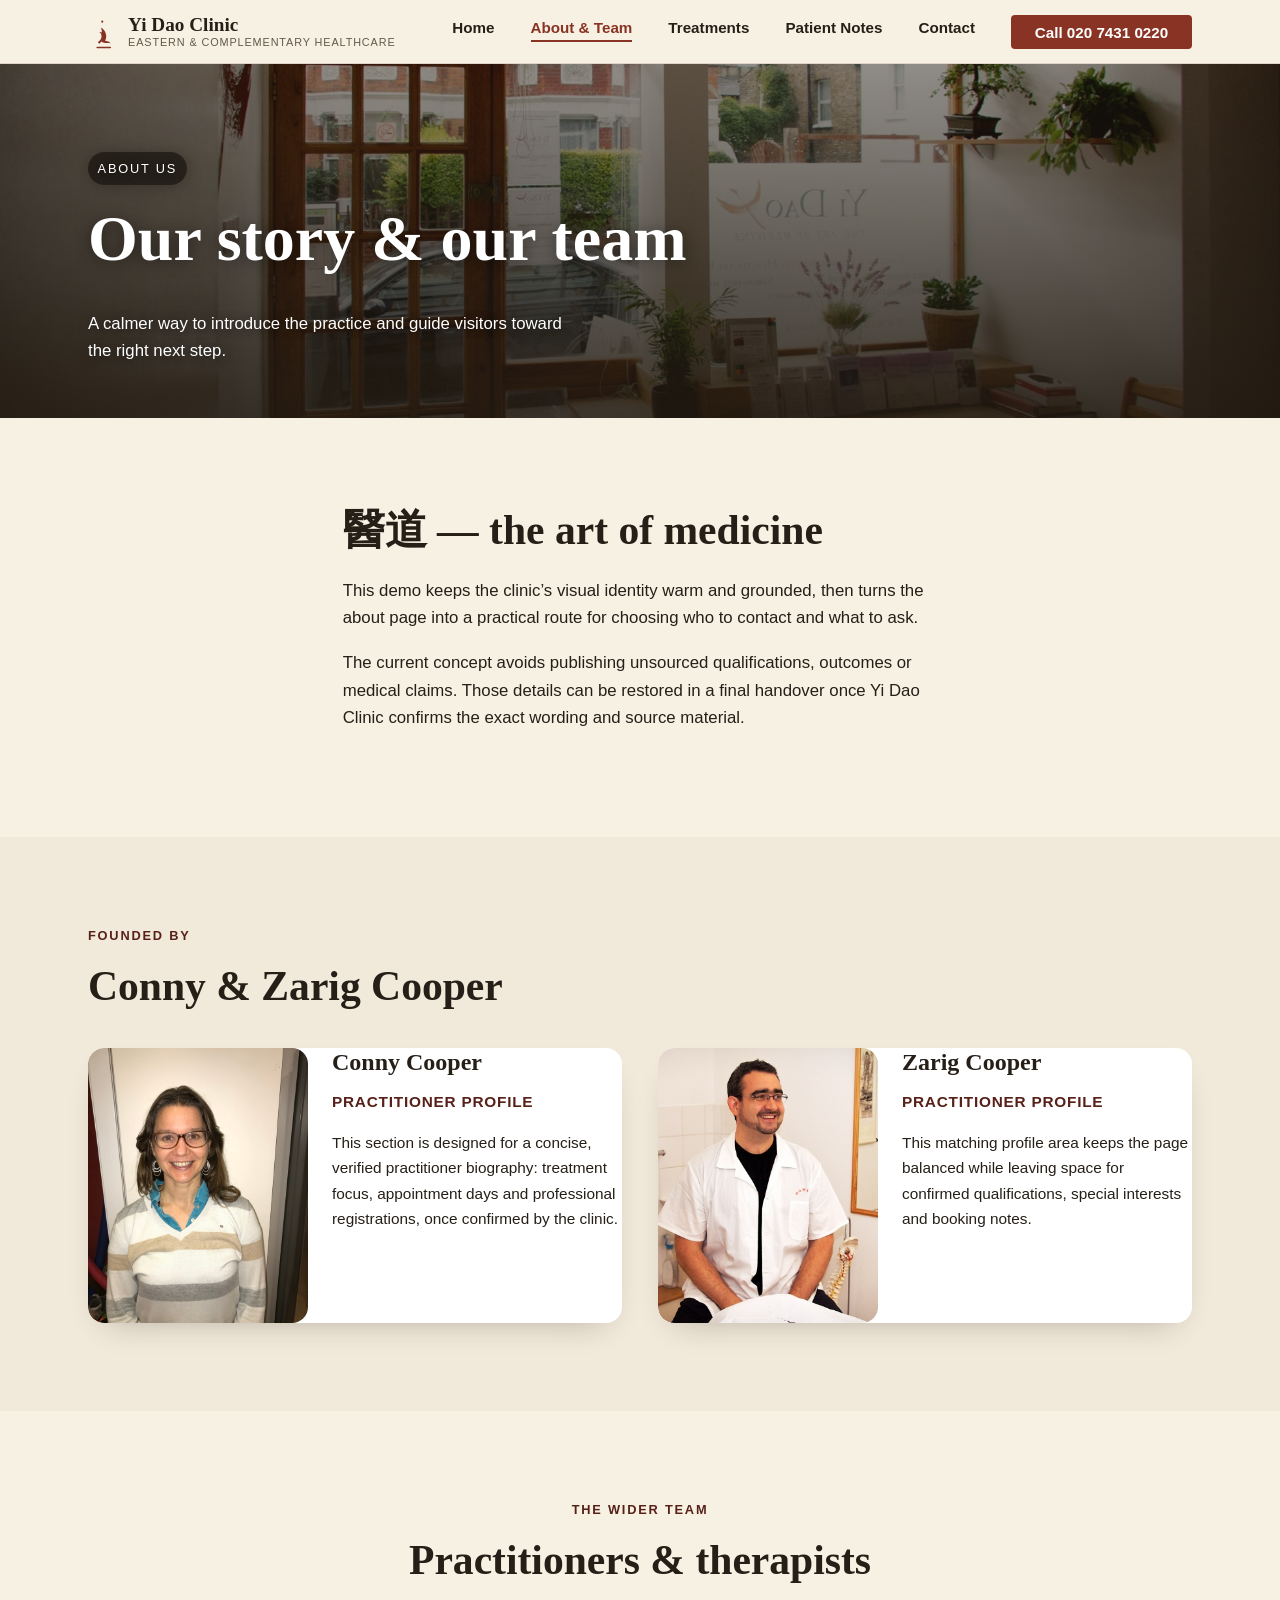
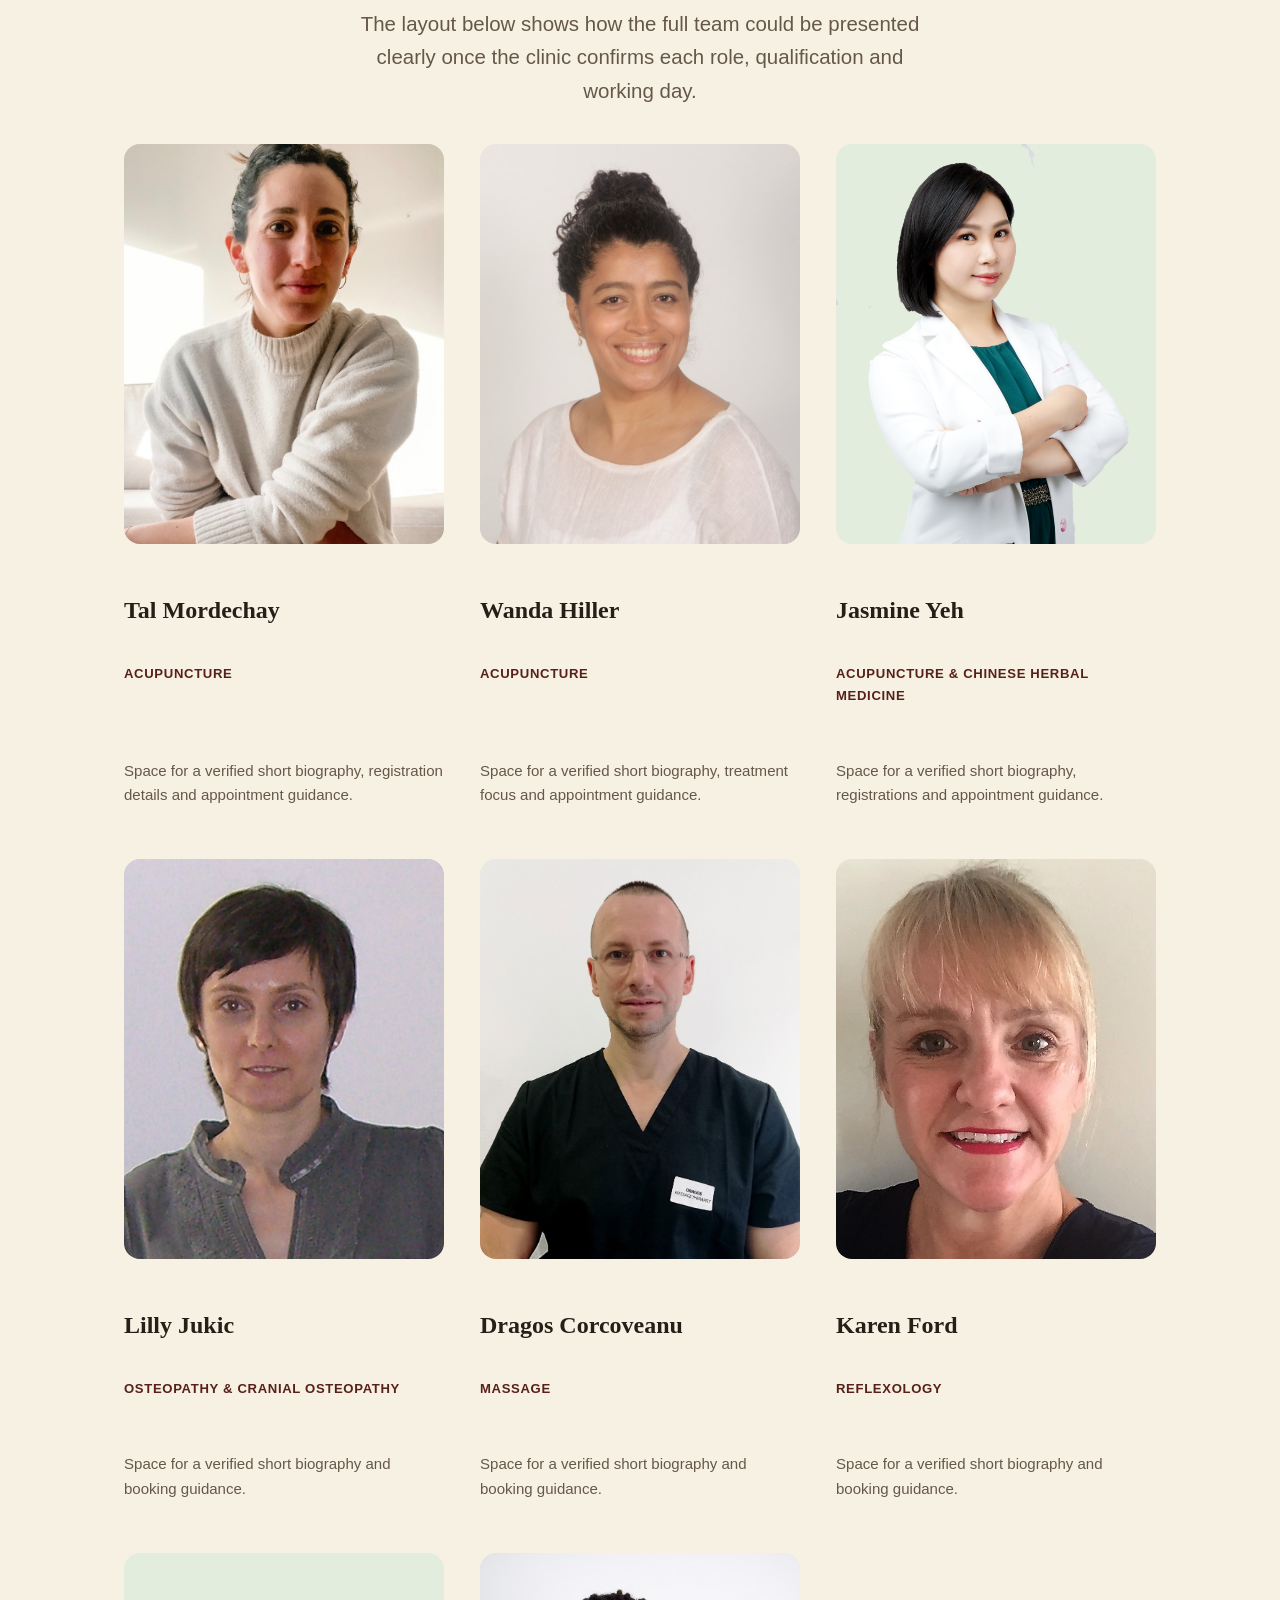
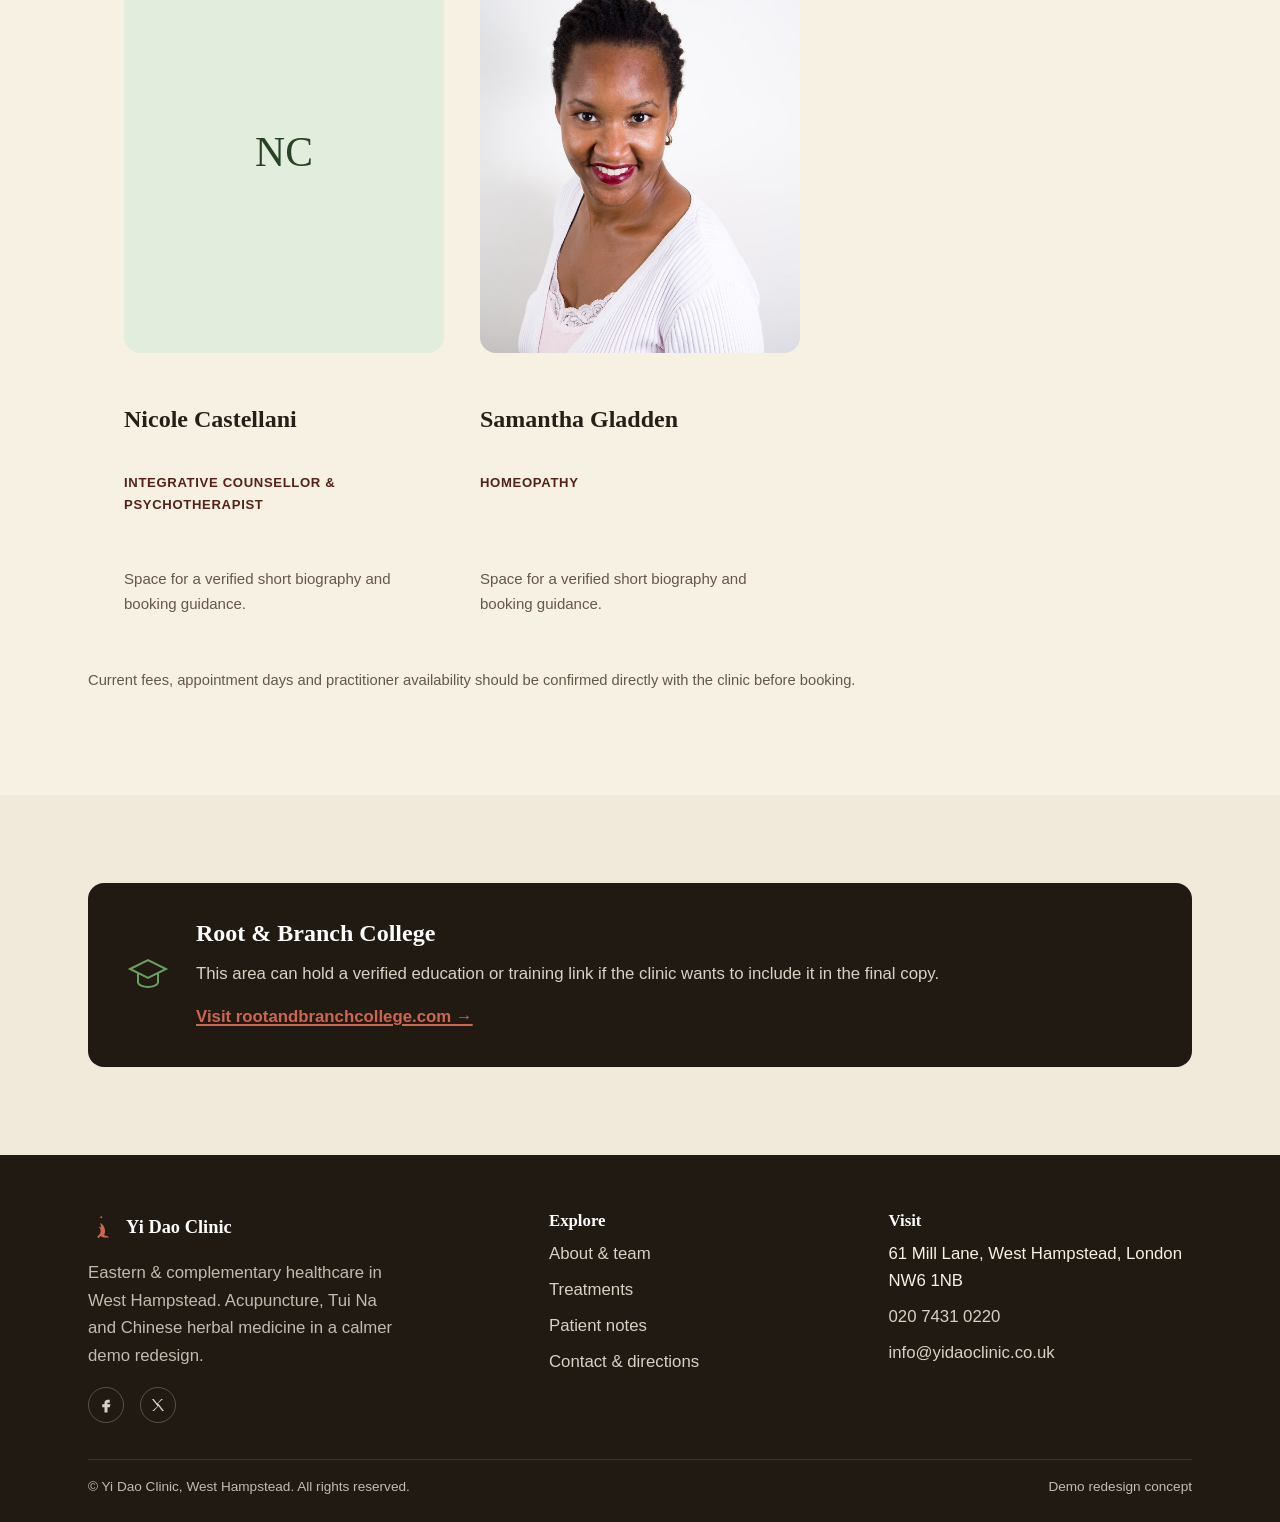
==== commit 23665619: "Fix Yi Dao review blockers" ====
--- a/about.html
+++ b/about.html
@@ -4,7 +4,7 @@
 <meta charset="UTF-8">
 <meta name="viewport" content="width=device-width, initial-scale=1">
 <title>About &amp; Team | Yi Dao Clinic, West Hampstead NW6</title>
-<meta name="description" content="Meet the founders and full team at Yi Dao Clinic: Conny &amp; Zarig Cooper plus practitioners in acupuncture, osteopathy, massage, reflexology, homeopathy and counselling.">
+<meta name="description" content="About and team page concept for Yi Dao Clinic, West Hampstead, focused on clearer practitioner and booking information.">
 <meta name="theme-color" content="#211A12">
 <link rel="icon" type="image/svg+xml" href="assets/img/favicon.svg">
 <link rel="canonical" href="about.html">
@@ -34,8 +34,8 @@
     <ul class="nav__menu" id="primary-nav">
       <li><a href="index.html">Home</a></li>
       <li><a href="about.html" aria-current="page">About &amp; Team</a></li>
-      <li><a href="treatments.html">Treatments &amp; Prices</a></li>
-      <li><a href="testimonials.html">Testimonials</a></li>
+      <li><a href="treatments.html">Treatments</a></li>
+      <li><a href="testimonials.html">Patient Notes</a></li>
       <li><a href="contact.html">Contact</a></li>
       <li class="nav__cta"><a class="btn btn--primary" href="tel:+442074310220">Call 020 7431 0220</a></li>
     </ul>
@@ -45,21 +45,20 @@
 <main id="main">
 
   <section class="page-banner">
-    <div class="page-banner__media"><img src="assets/img/photo-2.jpg" width="1035" height="987" alt="Hand-painted Yi Dao calligraphy and red crane brushstroke on the clinic wall"></div>
+    <div class="page-banner__media"><img src="assets/img/reception.jpeg" width="1280" height="854" alt="Yi Dao Clinic's reception area, viewed from the front door"></div>
     <div class="page-banner__scrim"></div>
     <div class="container page-banner__content">
       <span class="hero__eyebrow">About us</span>
       <h1>Our story &amp; our team</h1>
-      <p>The people behind the practice &mdash; and the meaning behind our name.</p>
+      <p>A calmer way to introduce the practice and guide visitors toward the right next step.</p>
     </div>
   </section>
 
   <section class="section">
     <div class="container" style="max-width: 74ch;" data-reveal>
       <h2>醫道 &mdash; the art of medicine</h2>
-      <p>The Yi Dao Clinic was founded in 2012 as a healthcare centre providing high quality Chinese medicine. We offer all Chinese treatment modalities &mdash; acupuncture, herbal medicine, Tuina/bodywork &mdash; from experienced and knowledgeable practitioners.</p>
-      <p>Conny&rsquo;s calligraphy, the characters for &ldquo;Yi Dao&rdquo;, represent a Chinese phrase that can be translated as &ldquo;art of medicine&rdquo;, &ldquo;way of healing&rdquo;, or &ldquo;physician&rsquo;s skill&rdquo;. It expresses our belief that few things in life are more important than the person you entrust your health to &mdash; any health benefit depends, above all else, on the personal skill and involvement of the practitioner.</p>
-      <p>Our logo, the crane, is a Chinese symbol of health and longevity. It represents what we aim to offer to anyone coming in through our door.</p>
+      <p>This demo keeps the clinic&rsquo;s visual identity warm and grounded, then turns the about page into a practical route for choosing who to contact and what to ask.</p>
+      <p>The current concept avoids publishing unsourced qualifications, outcomes or medical claims. Those details can be restored in a final handover once Yi Dao Clinic confirms the exact wording and source material.</p>
     </div>
   </section>
 
@@ -74,19 +73,16 @@
           <div class="founder-card__photo card__lift"><img src="assets/img/ConnyPicture.jpg" width="675" height="900" alt="Conny Cooper, chief practitioner and co-founder of Yi Dao Clinic" loading="lazy"></div>
           <div class="founder-card__bio">
             <h3>Conny Cooper</h3>
-            <p class="founder-card__role">Chief Practitioner &mdash; Acupuncture, Chinese Herbal Medicine, Tuina/Bodywork</p>
-            <p>Conny qualified with a BSc in Acupuncture from the LCTA in 2006 and an MSc in Chinese Herbal Medicine from the University of Westminster in 2015.</p>
-            <p>Between 2008 and 2011 she went on three study trips to Zhejiang Hospital of Chinese Medicine in Hangzhou, China, where she saw Chinese medicine used in a common general hospital setting, and where she learnt Tuina from the local doctors.</p>
-            <p>In the UK, she has worked at the Pain Clinic of the Royal Free Hospital, liaising with the medical team there.</p>
+            <p class="founder-card__role">Practitioner profile</p>
+            <p>This section is designed for a concise, verified practitioner biography: treatment focus, appointment days and professional registrations, once confirmed by the clinic.</p>
           </div>
         </div>
         <div class="founder-card card">
           <div class="founder-card__photo card__lift"><img src="assets/img/Z.jpeg" width="1280" height="854" alt="Zarig Cooper, chief practitioner and co-founder of Yi Dao Clinic, in a treatment room" loading="lazy"></div>
           <div class="founder-card__bio">
             <h3>Zarig Cooper</h3>
-            <p class="founder-card__role">Chief Practitioner &mdash; Acupuncture, Tuina/Bodywork, Chinese Herbal Medicine</p>
-            <p>Zarig graduated from the London College of Traditional Acupuncture in 2008 with a BSc in Acupuncture and a diploma in Tui Na. In 2018 he completed a diploma in Herbal Medicine from the Institute of Chinese Medicine.</p>
-            <p>Between 2008 and 2011 he went on three study trips to Zhejiang Hospital of Chinese Medicine in Hangzhou, China, training with local hospital doctors specialising in the treatment of spinal conditions.</p>
+            <p class="founder-card__role">Practitioner profile</p>
+            <p>This matching profile area keeps the page balanced while leaving space for confirmed qualifications, special interests and booking notes.</p>
           </div>
         </div>
       </div>
@@ -98,7 +94,7 @@
       <div class="section-head section-head--center" data-reveal>
         <span class="eyebrow">The wider team</span>
         <h2>Practitioners &amp; therapists</h2>
-        <p class="lead">Ten specialists work from Yi Dao Clinic across Chinese medicine and complementary therapies &mdash; each available on different days, so call or email to check who&rsquo;s in.</p>
+        <p class="lead">The layout below shows how the full team could be presented clearly once the clinic confirms each role, qualification and working day.</p>
       </div>
 
       <div class="team-grid" data-reveal>
@@ -106,52 +102,52 @@
           <div class="team-card__photo"><img src="assets/img/TalPic.jpg" width="939" height="944" alt="Tal Mordechay, acupuncturist at Yi Dao Clinic" loading="lazy"></div>
           <h3 class="team-card__name">Tal Mordechay</h3>
           <p class="team-card__role">Acupuncture</p>
-          <p class="team-card__bio">Licensed to practice Chinese medicine from Tel Aviv University and a member of the British Acupuncture Council. Extensive hospital experience, including developing an acupuncture service within a fertility clinic for IVF patients.</p>
-        </div>
-        <div class="team-card">
-          <div class="team-card__photo"><img src="assets/img/Wanda.jpg" width="720" height="900" alt="Wanda Hiller, acupuncturist at Yi Dao Clinic specialising in fertility and pregnancy support" loading="lazy"></div>
+          <p class="team-card__bio">Space for a verified short biography, registration details and appointment guidance.</p>
+        </div>
+        <div class="team-card">
+          <div class="team-card__photo"><img src="assets/img/Wanda.jpg" width="720" height="900" alt="Wanda Hiller, acupuncturist at Yi Dao Clinic" loading="lazy"></div>
           <h3 class="team-card__name">Wanda Hiller</h3>
-          <p class="team-card__role">Acupuncture &mdash; Fertility &amp; Pregnancy Support</p>
-          <p class="team-card__bio">Qualified since 2011, specialising in fertility acupuncture and women&rsquo;s health, merging traditional principles with the latest reproductive science and an understanding of stress and hormones.</p>
+          <p class="team-card__role">Acupuncture</p>
+          <p class="team-card__bio">Space for a verified short biography, treatment focus and appointment guidance.</p>
         </div>
         <div class="team-card">
           <div class="team-card__photo"><img src="assets/img/JasmineYeh.png" width="600" height="900" alt="Jasmine Yeh, acupuncturist and Chinese herbal medicine practitioner at Yi Dao Clinic" loading="lazy"></div>
           <h3 class="team-card__name">Jasmine Yeh</h3>
           <p class="team-card__role">Acupuncture &amp; Chinese Herbal Medicine</p>
-          <p class="team-card__bio">Over 11 years&rsquo; clinical experience as a licensed TCM practitioner in Taiwan, having treated more than 100,000 patients. Certified by the NCCAOM (US), registered with the BAcC and RCHM, and a lecturer at the Taiwan Academy of Chinese Medicine in the UK.</p>
+          <p class="team-card__bio">Space for a verified short biography, registrations and appointment guidance.</p>
         </div>
         <div class="team-card">
           <div class="team-card__photo"><img src="assets/img/Lilly-jukic.jpg" width="443" height="574" alt="Lilly Jukic, osteopath at Yi Dao Clinic" loading="lazy"></div>
           <h3 class="team-card__name">Lilly Jukic</h3>
           <p class="team-card__role">Osteopathy &amp; Cranial Osteopathy</p>
-          <p class="team-card__bio">A long-standing member of the team, known for a gentle approach combining structural and cranial techniques with rehabilitation, pilates, exercise and trigger-point acupuncture.</p>
+          <p class="team-card__bio">Space for a verified short biography and booking guidance.</p>
         </div>
         <div class="team-card">
           <div class="team-card__photo"><img src="assets/img/DragosPic2.jpg" width="1021" height="1111" alt="Dragos Corcoveanu, massage therapist at Yi Dao Clinic" loading="lazy"></div>
           <h3 class="team-card__name">Dragos Corcoveanu</h3>
-          <p class="team-card__role">Sports Massage, MLD &amp; Reiki (ConidraFIT)</p>
-          <p class="team-card__bio">A Reiki Master with over 15 years&rsquo; experience as a body, mind and soul therapist for athletes. Official massage &amp; wellbeing therapist for The Queen&rsquo;s Club and London Armwrestling Club. Fully insured and DBS checked.</p>
+          <p class="team-card__role">Massage</p>
+          <p class="team-card__bio">Space for a verified short biography and booking guidance.</p>
         </div>
         <div class="team-card">
           <div class="team-card__photo"><img src="assets/img/KarenFord.jpg" width="568" height="884" alt="Karen Ford, reflexologist at Yi Dao Clinic" loading="lazy"></div>
           <h3 class="team-card__name">Karen Ford</h3>
-          <p class="team-card__role">Reflexology (Sole to Soul Therapy)</p>
-          <p class="team-card__bio">Over a decade&rsquo;s experience across reflexology, pregnancy reflexology, lymphatic drainage reflexology, facial reflexology and Indian head massage.</p>
+          <p class="team-card__role">Reflexology</p>
+          <p class="team-card__bio">Space for a verified short biography and booking guidance.</p>
         </div>
         <div class="team-card">
           <div class="team-card__photo team-card__photo--initials" aria-hidden="true">NC</div>
           <h3 class="team-card__name">Nicole Castellani</h3>
           <p class="team-card__role">Integrative Counsellor &amp; Psychotherapist</p>
-          <p class="team-card__bio">Twenty years&rsquo; experience as an Integrative Psychotherapist, drawing on psychodynamic, creative-arts and transpersonal approaches to work holistically with stress and pain.</p>
+          <p class="team-card__bio">Space for a verified short biography and booking guidance.</p>
         </div>
         <div class="team-card">
           <div class="team-card__photo"><img src="assets/img/Sam-Gladden.jpg" width="600" height="900" alt="Samantha Gladden, homeopath at Yi Dao Clinic" loading="lazy"></div>
           <h3 class="team-card__name">Samantha Gladden</h3>
-          <p class="team-card__role">Homeopathy &mdash; BA (Hons), LCHE, RSHom</p>
-          <p class="team-card__bio">Qualified in 2007 after a four-year course at the Centre for Homeopathic Education. Works with clients from three-week-old babies to adults with complex health issues.</p>
-        </div>
-      </div>
-      <p style="margin-top: var(--space-4); color: var(--color-ink-soft); font-size: 0.92rem;" data-reveal>Counselling is also available with Mariane Cordeiro (individuals &amp; couples) &mdash; see the price list on our <a href="treatments.html#complementary">treatments page</a> for details.</p>
+          <p class="team-card__role">Homeopathy</p>
+          <p class="team-card__bio">Space for a verified short biography and booking guidance.</p>
+        </div>
+      </div>
+      <p style="margin-top: var(--space-4); color: var(--color-ink-soft); font-size: 0.92rem;" data-reveal>Current fees, appointment days and practitioner availability should be confirmed directly with the clinic before booking.</p>
     </div>
   </section>
 
@@ -161,7 +157,7 @@
         <svg class="callout__icon" viewBox="0 0 48 48" fill="none" stroke="currentColor" stroke-width="2" aria-hidden="true"><path d="M6 18l18-9 18 9-18 9-18-9Z"/><path d="M14 22v9c0 3 5 5 10 5s10-2 10-5v-9"/></svg>
         <div>
           <h3>Root &amp; Branch College</h3>
-          <p>Alongside the clinic, Conny &amp; Zarig also run Root &amp; Branch College &mdash; a 3-year, degree-level course in acupuncture and Tuina, plus continuing professional development for qualified practitioners and students. It&rsquo;s a separate activity to the clinic, but part of the same commitment to Chinese medicine done properly.</p>
+          <p>This area can hold a verified education or training link if the clinic wants to include it in the final copy.</p>
           <a href="https://rootandbranchcollege.com" target="_blank" rel="noopener">Visit rootandbranchcollege.com &rarr;</a>
         </div>
       </div>
@@ -178,7 +174,7 @@
           <svg viewBox="0 0 40 46" fill="currentColor" aria-hidden="true"><path d="M30 40c0-2 -1-4 -3-4l-4-1c1-3 2-6 1-9 -1-4 -3-7 -7-9 1 2 2 5 1 7 -1-1 -2-1 -3-1 2 1 3 3 3 6 0 2 -1 4 -2 5l-2 2c-1 1 -1 1 0 2 1 1 1 1 2 0l2-2c1 1 3 2 5 2h7z"/><circle cx="19" cy="9" r="1.4"/></svg>
           <span>Yi Dao Clinic</span>
         </div>
-        <p class="footer-tagline">Eastern &amp; complementary healthcare in West Hampstead, since 2012. Acupuncture, Tui Na and Chinese herbal medicine from an experienced team.</p>
+        <p class="footer-tagline">Eastern &amp; complementary healthcare in West Hampstead. Acupuncture, Tui Na and Chinese herbal medicine in a calmer demo redesign.</p>
         <div class="footer-social">
           <a href="https://www.facebook.com/YiDaoClinic" target="_blank" rel="noopener" aria-label="Yi Dao Clinic on Facebook"><svg viewBox="0 0 24 24" fill="currentColor" aria-hidden="true"><path d="M14 9h3V5h-3c-2.2 0-4 1.8-4 4v2H7v4h3v7h4v-7h3l1-4h-4V9c0-.6.4-1 1-1Z"/></svg></a>
           <a href="https://twitter.com/YiDaoClinic" target="_blank" rel="noopener" aria-label="Yi Dao Clinic on Twitter/X"><svg viewBox="0 0 24 24" fill="currentColor" aria-hidden="true"><path d="M4 4l7.5 9.7L4.3 20H6.6l6-6.6 4.9 6.6H20l-8-10.3L18.7 4h-2.3l-5.5 6-4.6-6H4Z"/></svg></a>
@@ -188,8 +184,8 @@
         <h3>Explore</h3>
         <ul>
           <li><a href="about.html">About &amp; team</a></li>
-          <li><a href="treatments.html">Treatments &amp; prices</a></li>
-          <li><a href="testimonials.html">Testimonials</a></li>
+          <li><a href="treatments.html">Treatments</a></li>
+          <li><a href="testimonials.html">Patient notes</a></li>
           <li><a href="contact.html">Contact &amp; directions</a></li>
         </ul>
       </div>
--- a/assets/css/main.css
+++ b/assets/css/main.css
@@ -218,9 +218,15 @@
   text-transform: uppercase;
   letter-spacing: 0.14em;
   font-size: var(--fs-eyebrow);
-  color: var(--color-cinnabar-light);
+  color: var(--color-white);
   margin-bottom: var(--space-2);
-  display: block;
+  display: inline-block;
+  width: fit-content;
+  padding: 0.45em 0.75em;
+  border-radius: 999px;
+  background: rgba(20, 16, 11, 0.58);
+  box-shadow: 0 1px 16px rgba(0, 0, 0, 0.28);
+  text-shadow: 0 1px 8px rgba(0, 0, 0, 0.72);
 }
 .hero__content h1 { text-shadow: 0 2px 18px rgba(0,0,0,0.45); }
 .hero__lead { font-size: var(--fs-lead); text-shadow: 0 1px 12px rgba(0,0,0,0.5); max-width: 40ch; }
@@ -235,6 +241,7 @@
 .page-banner__media img { width: 100%; height: 100%; object-fit: cover; }
 .page-banner__scrim { position: absolute; inset: 0; z-index: -1; background: linear-gradient(in oklch to top, rgba(33,26,18,0.88), rgba(33,26,18,0.5)); }
 .page-banner__content { padding-block: var(--space-6) var(--space-4); }
+.page-banner__content .hero__eyebrow { background: rgba(20, 16, 11, 0.68); }
 .page-banner__content h1 { text-shadow: 0 2px 16px rgba(0,0,0,0.45); }
 .page-banner__content p { text-shadow: 0 1px 10px rgba(0,0,0,0.5); max-width: 52ch; }
 
